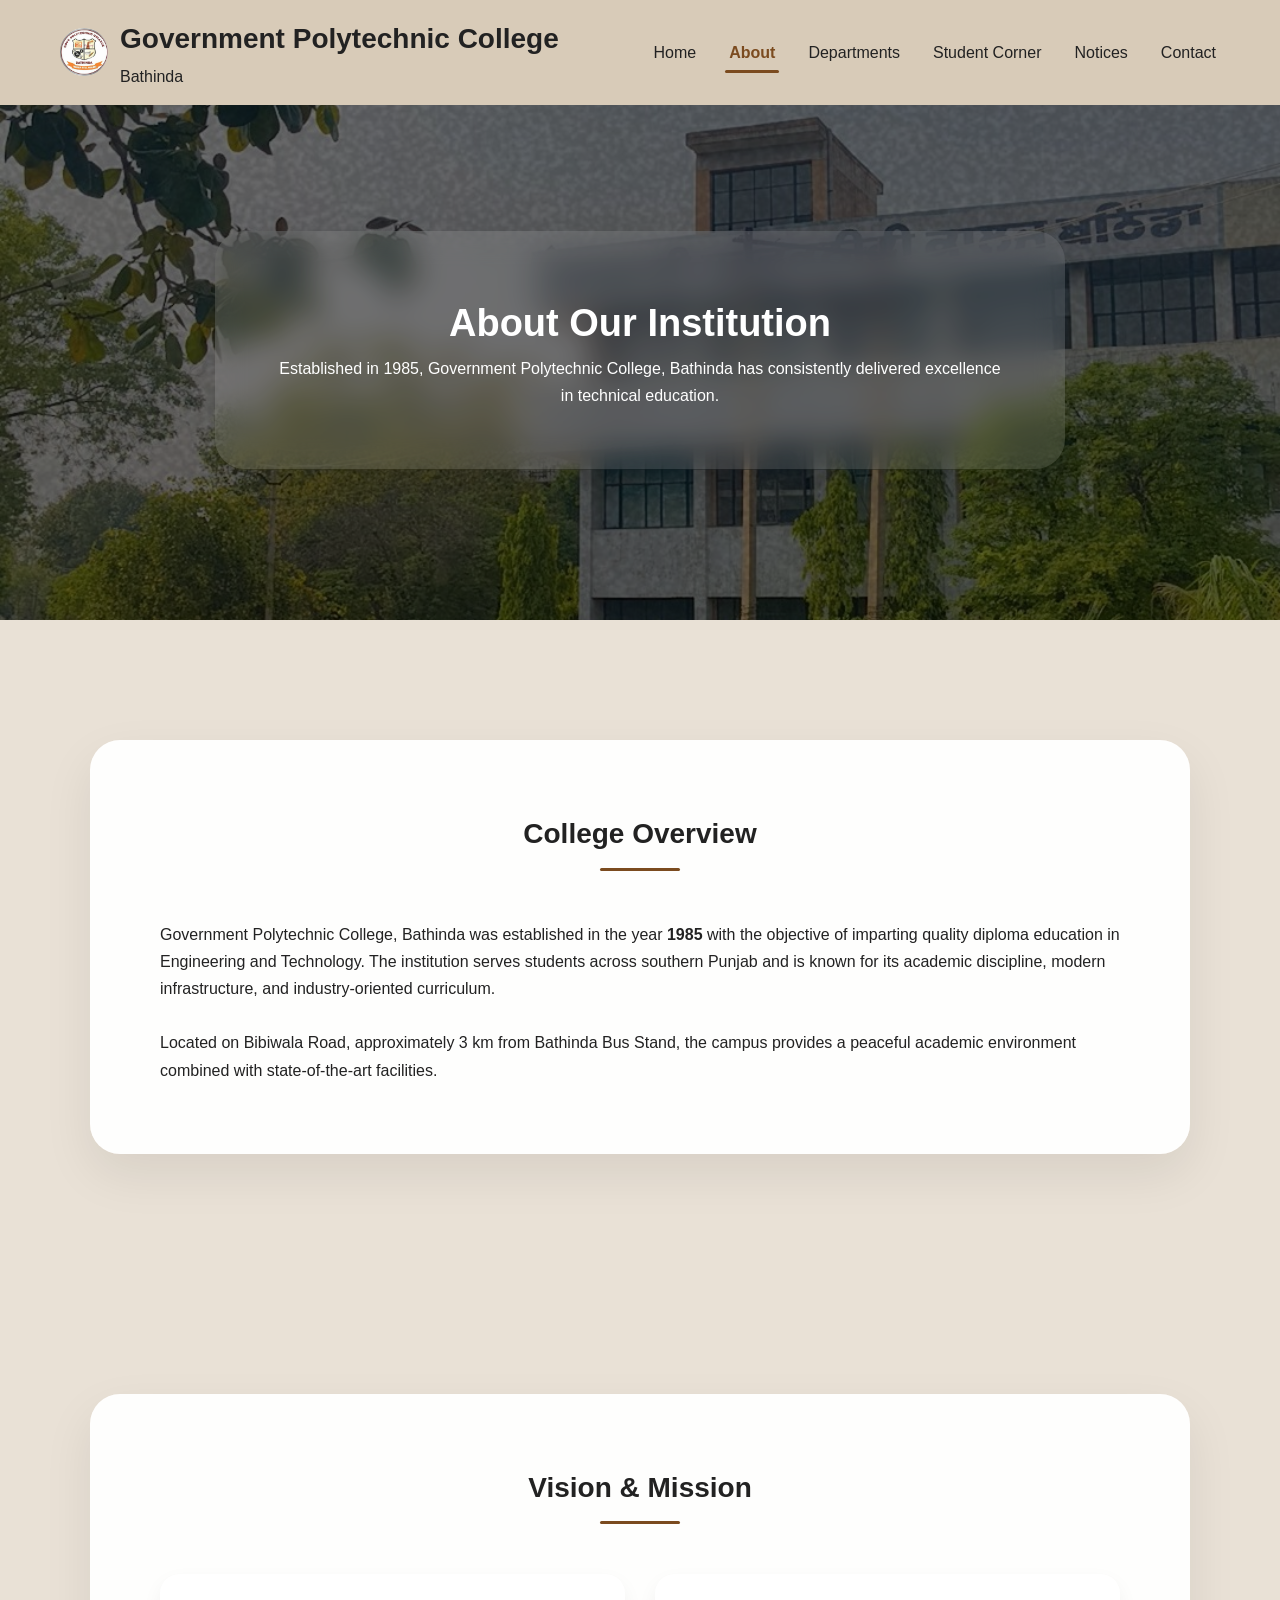
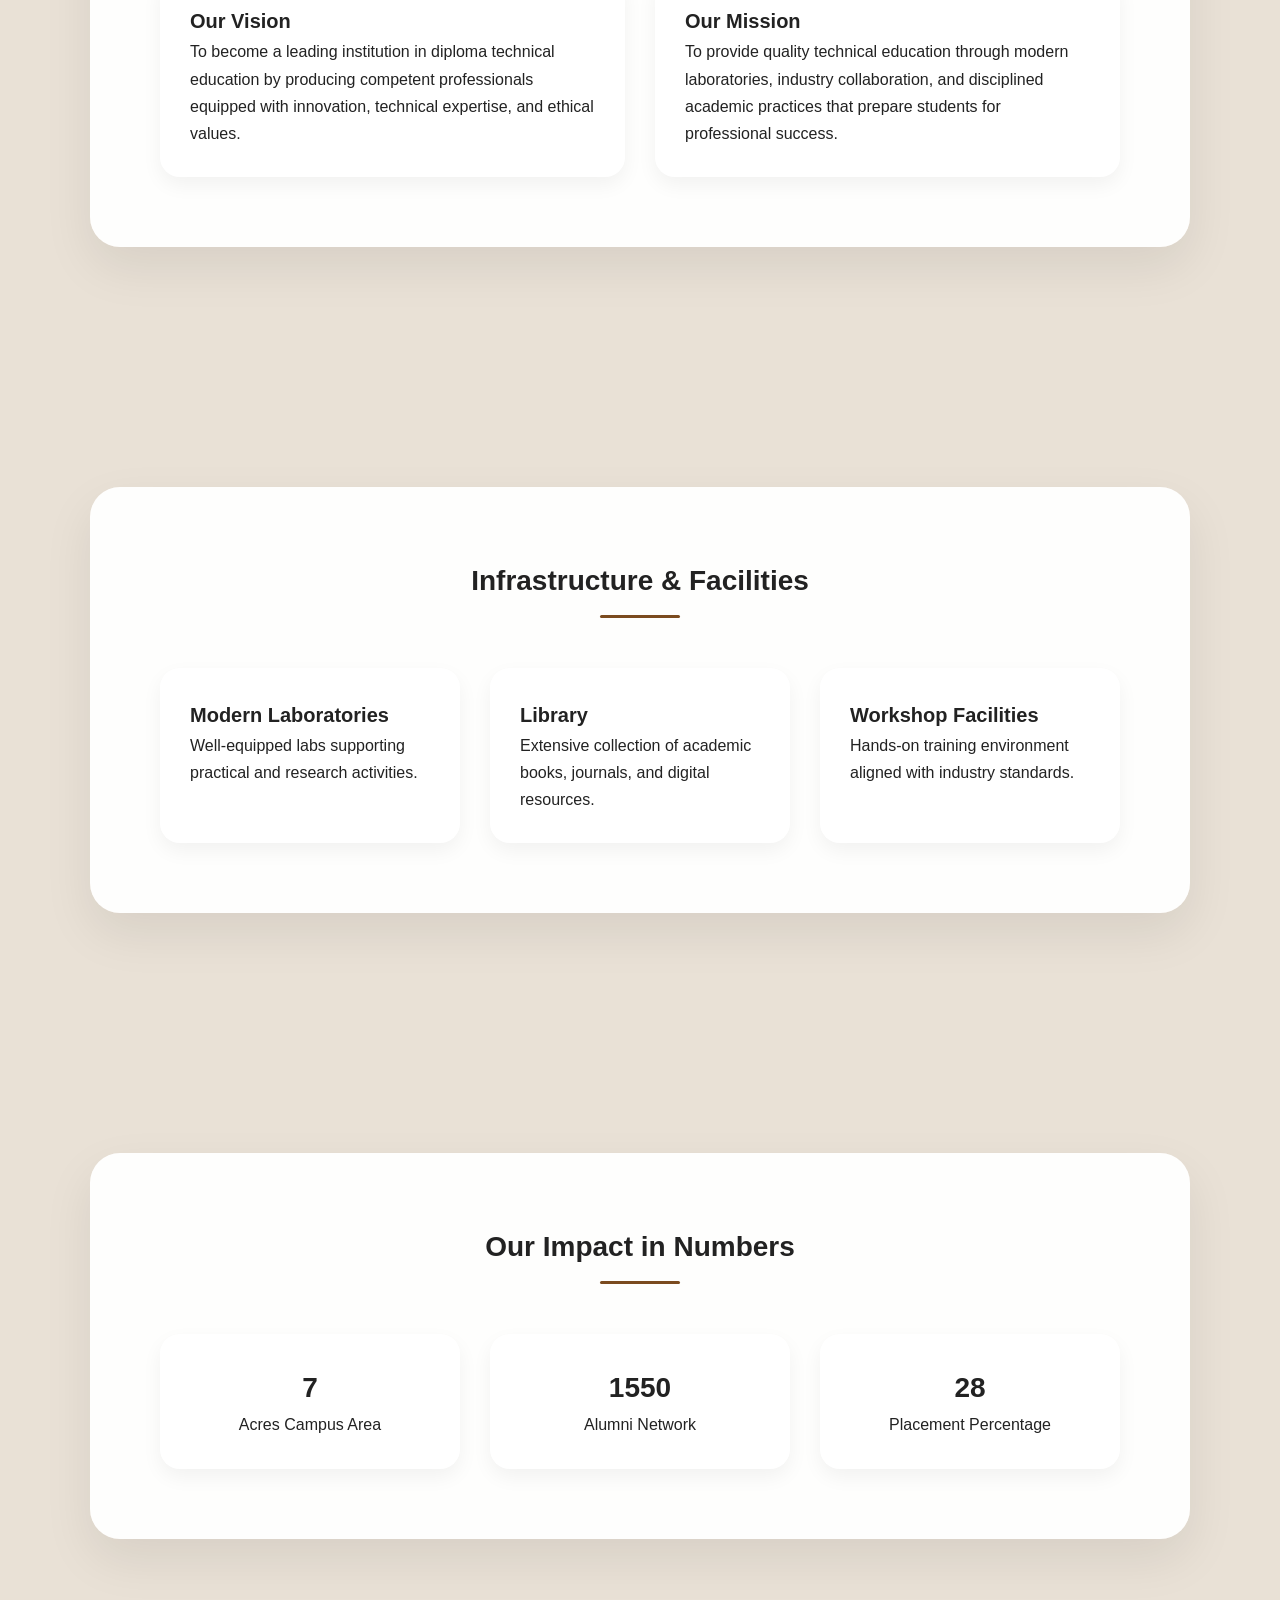
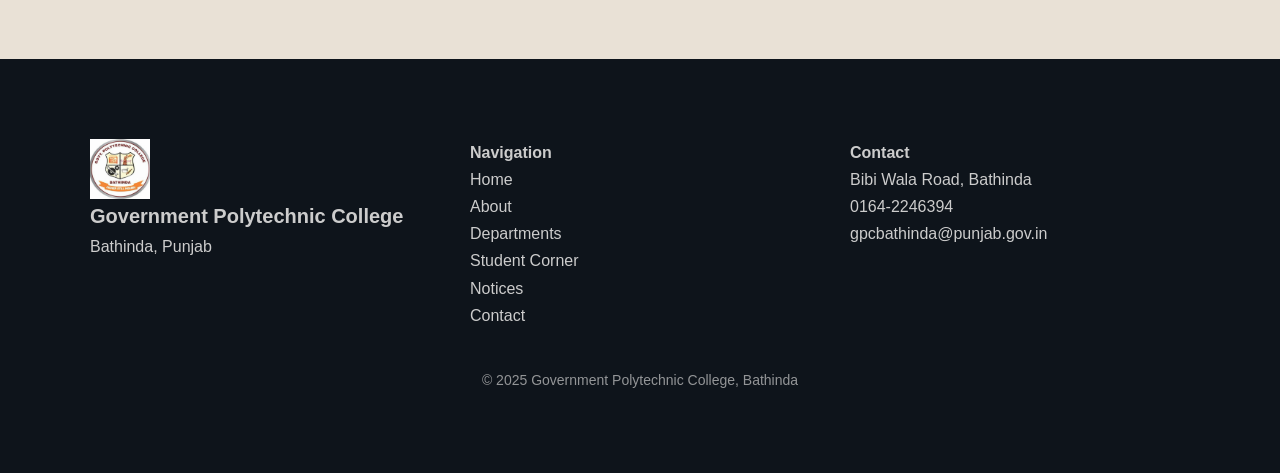
==== about.html @ 50c2f393 "Create about.html" ====
<!DOCTYPE html>
<html lang="en">
<head>
    <meta charset="UTF-8">
    <title>About - Government Polytechnic College, Bathinda</title>
    <meta name="viewport" content="width=device-width, initial-scale=1.0">

    <link rel="stylesheet" href="style.css">
</head>
<body>

<!-- ================= HEADER ================= -->

<header>
    <div class="logo">
        <img src="Images/logo.jpeg" alt="Logo">
        <div>
            <h2>Government Polytechnic College</h2>
            <p>Bathinda</p>
        </div>
    </div>

    <ul id="menu">
        <li><a href="index.html" class="nav-link">Home</a></li>
        <li><a href="about.html" class="nav-link active">About</a></li>
        <li><a href="departments.html" class="nav-link">Departments</a></li>
        <li><a href="student.html" class="nav-link">Student Corner</a></li>
        <li><a href="notices.html" class="nav-link">Notices</a></li>
        <li><a href="contact.html" class="nav-link">Contact</a></li>
    </ul>

    <div class="menu-btn" id="menuBtn">
        <span></span>
        <span></span>
        <span></span>
    </div>
</header>

<!-- ================= HERO MINI ================= -->

<section class="hero" style="min-height:60vh;">
    <div class="hero-content">
        <h1>About Our Institution</h1>
        <p>
            Established in 1985, Government Polytechnic College, Bathinda
            has consistently delivered excellence in technical education.
        </p>
    </div>
</section>

<!-- ================= COLLEGE OVERVIEW ================= -->

<section>
    <div class="section-inner container-large">
        <div class="section-title">
            <h2>College Overview</h2>
        </div>

        <p>
            Government Polytechnic College, Bathinda was established in the year
            <strong>1985</strong> with the objective of imparting quality diploma
            education in Engineering and Technology. The institution serves students
            across southern Punjab and is known for its academic discipline,
            modern infrastructure, and industry-oriented curriculum.
        </p>

        <br>

        <p>
            Located on Bibiwala Road, approximately 3 km from Bathinda Bus Stand,
            the campus provides a peaceful academic environment combined with
            state-of-the-art facilities.
        </p>
    </div>
</section>

<!-- ================= VISION & MISSION ================= -->

<section class="section-light">
    <div class="section-inner container-large">
        <div class="section-title">
            <h2>Vision & Mission</h2>
        </div>

        <div class="grid-2">
            <div class="card">
                <h3>Our Vision</h3>
                <p>
                    To become a leading institution in diploma technical education
                    by producing competent professionals equipped with innovation,
                    technical expertise, and ethical values.
                </p>
            </div>

            <div class="card">
                <h3>Our Mission</h3>
                <p>
                    To provide quality technical education through modern
                    laboratories, industry collaboration, and disciplined academic
                    practices that prepare students for professional success.
                </p>
            </div>
        </div>
    </div>
</section>

<!-- ================= INFRASTRUCTURE ================= -->

<section>
    <div class="section-inner container-large">
        <div class="section-title">
            <h2>Infrastructure & Facilities</h2>
        </div>

        <div class="grid-3">
            <div class="card">
                <h3>Modern Laboratories</h3>
                <p>Well-equipped labs supporting practical and research activities.</p>
            </div>

            <div class="card">
                <h3>Library</h3>
                <p>Extensive collection of academic books, journals, and digital resources.</p>
            </div>

            <div class="card">
                <h3>Workshop Facilities</h3>
                <p>Hands-on training environment aligned with industry standards.</p>
            </div>
        </div>
    </div>
</section>

<!-- ================= COLLEGE STATISTICS ================= -->

<section class="section-dark">
    <div class="section-inner container-large">
        <div class="section-title">
            <h2>Our Impact in Numbers</h2>
        </div>

        <div class="grid-3" style="text-align:center;">
            <div class="card">
                <h2 class="counter" data-target="22">0</h2>
                <p>Acres Campus Area</p>
            </div>

            <div class="card">
                <h2 class="counter" data-target="5000">0</h2>
                <p>Alumni Network</p>
            </div>

            <div class="card">
                <h2 class="counter" data-target="90">0</h2>
                <p>Placement Percentage</p>
            </div>
        </div>
    </div>
</section>

<!-- ================= FOOTER ================= -->

<footer class="site-footer">
    <div class="footer-grid">
        <div>
            <img src="Images/logo.jpeg" width="60">
            <h3>Government Polytechnic College</h3>
            <p>Bathinda, Punjab</p>
        </div>

        <div>
            <h4>Navigation</h4>
            <p>
                <a href="index.html">Home</a><br>
                <a href="about.html">About</a><br>
                <a href="departments.html">Departments</a><br>
                <a href="student.html">Student Corner</a><br>
                <a href="notices.html">Notices</a><br>
                <a href="contact.html">Contact</a>
            </p>
        </div>

        <div>
            <h4>Contact</h4>
            <p>
                Bibi Wala Road, Bathinda<br>
                0164-2246394<br>
                gpcbathinda@punjab.gov.in
            </p>
        </div>
    </div>

    <div class="footer-bottom">
        © 2025 Government Polytechnic College, Bathinda
    </div>
</footer>

<script src="script.js"></script>
</body>
</html>
---- style.css ----
/* =======================================================================
   MASTER STYLESHEET
   Government Polytechnic College
   Complete System (All Pages + Automations + Embeds)
======================================================================= */


/* ========================= ROOT VARIABLES ========================== */

:root {
    --bg-main: #e9e1d6;
    --bg-header: #d8cbb8;
    --bg-card: rgba(255,255,255,0.95);

    --accent: #7b4b1f;
    --accent-soft: #f2e7da;
    --accent-dark: #5a3414;

    --text-dark: #222;
    --text-light: #666;
    --text-muted: #888;

    --success: #2e7d32;
    --danger: #c62828;
    --warning: #ed6c02;
    --info: #0288d1;

    --shadow-soft: 0 8px 20px rgba(0,0,0,0.05);
    --shadow-medium: 0 20px 50px rgba(0,0,0,0.08);
    --shadow-strong: 0 30px 80px rgba(0,0,0,0.12);

    --radius-sm: 8px;
    --radius-md: 20px;
    --radius-lg: 30px;

    --transition: 0.3s ease;
}


/* ========================= GLOBAL RESET ========================== */

* {
    margin: 0;
    padding: 0;
    box-sizing: border-box;
}

html {
    scroll-behavior: smooth;
}

body {
    font-family: 'Segoe UI', sans-serif;
    background: var(--bg-main);
    color: var(--text-dark);
    line-height: 1.7;
    overflow-x: hidden;
}

img {
    max-width: 100%;
    display: block;
}

a {
    text-decoration: none;
    color: inherit;
    transition: var(--transition);
}

ul {
    list-style: none;
}


/* ========================= TYPOGRAPHY ========================== */

h1 { font-size: 38px; }
h2 { font-size: 28px; }
h3 { font-size: 20px; }
h4 { font-size: 16px; }

.section-title {
    text-align: center;
    margin-bottom: 50px;
    position: relative;
}

.section-title::after {
    content: "";
    width: 80px;
    height: 3px;
    background: var(--accent);
    display: block;
    margin: 10px auto 0;
    border-radius: 10px;
}


/* ========================= HEADER ========================== */

header {
    position: fixed;
    top: 0;
    width: 100%;
    background: var(--bg-header);
    display: flex;
    justify-content: space-between;
    align-items: center;
    padding: 15px 60px;
    z-index: 1000;
    transition: var(--transition);
}

header.scrolled {
    box-shadow: var(--shadow-soft);
    backdrop-filter: blur(8px);
}

.logo {
    display: flex;
    align-items: center;
    gap: 12px;
}

.logo img {
    width: 48px;
    border-radius: 50%;
}

/* ================= HAMBURGER ANIMATION ================= */

.menu-btn {
    display: none;
    flex-direction: column;
    justify-content: center;
    gap: 6px;
    cursor: pointer;
    width: 30px;
    height: 25px;
    position: relative;
    z-index: 1100;
}

.menu-btn span {
    height: 3px;
    width: 100%;
    background: var(--text-dark);
    border-radius: 3px;
    transition: 0.4s ease;
}

/* ACTIVE STATE (Cross Animation) */

.menu-btn.active span:nth-child(1) {
    transform: rotate(45deg) translate(6px, 6px);
}

.menu-btn.active span:nth-child(2) {
    opacity: 0;
}

.menu-btn.active span:nth-child(3) {
    transform: rotate(-45deg) translate(6px, -6px);
}

/* ========================= NAVIGATION ========================== */

#menu {
    display: flex;
    gap: 25px;
}

.nav-link {
    position: relative;
    padding: 6px 4px;
}

.nav-link:hover {
    color: var(--accent);
}

.nav-link.active {
    color: var(--accent);
    font-weight: 600;
}

.nav-link.active::after {
    content: "";
    position: absolute;
    bottom: -6px;
    left: 0;
    width: 100%;
    height: 3px;
    background: var(--accent);
    border-radius: 10px;
}


/* ========================= MOBILE MENU ========================== */

.menu-btn {
    display: none;
    flex-direction: column;
    gap: 5px;
    cursor: pointer;
}

.menu-btn span {
    width: 25px;
    height: 3px;
    background: var(--text-dark);
}


/* ========================= HERO ========================== */

.hero {
    margin-top: 80px;
    min-height: 85vh;
    background: url("Images/GPC1.jpg") center/cover no-repeat;
    display: flex;
    justify-content: center;
    align-items: center;
    position: relative;
}

.hero.small-hero {
    min-height: 55vh;
}

.hero::before {
    content: "";
    position: absolute;
    inset: 0;
    background: rgba(0,0,0,0.55);
}

.hero-content {
    position: relative;
    max-width: 850px;
    padding: 60px;
    border-radius: var(--radius-lg);
    background: rgba(255,255,255,0.12);
    backdrop-filter: blur(15px);
    color: white;
    text-align: center;
    box-shadow: var(--shadow-medium);
}


/* ========================= CONTAINERS ========================== */

section {
    padding: 120px 20px;
}

.container-large {
    max-width: 1100px;
    margin: auto;
    background: var(--bg-card);
    padding: 70px;
    border-radius: var(--radius-lg);
    box-shadow: var(--shadow-medium);
    transition: var(--transition);
}

.container-large:hover {
    box-shadow: var(--shadow-strong);
}


/* ========================= GRID SYSTEM ========================== */

.grid-2 {
    display: grid;
    grid-template-columns: repeat(2, 1fr);
    gap: 30px;
}

.grid-3 {
    display: grid;
    grid-template-columns: repeat(3, 1fr);
    gap: 30px;
}

.grid-4 {
    display: grid;
    grid-template-columns: repeat(4, 1fr);
    gap: 30px;
}


/* ========================= CARD SYSTEM ========================== */

.card {
    background: white;
    padding: 30px;
    border-radius: var(--radius-md);
    box-shadow: var(--shadow-soft);
    transition: var(--transition);
}

.card:hover {
    transform: translateY(-6px);
    box-shadow: var(--shadow-medium);
}


/* ========================= ABOUT PAGE ========================== */

.about-content p {
    margin-bottom: 20px;
    color: var(--text-light);
}


/* ========================= DEPARTMENTS ========================== */

.department-card h3 {
    margin-bottom: 10px;
}

.department-card ul {
    margin-top: 10px;
}

.department-card li {
    font-size: 14px;
    color: var(--text-light);
    margin-bottom: 5px;
}


/* ========================= STUDENT CORNER ========================== */

.student-module {
    border-left: 4px solid var(--accent);
    padding-left: 15px;
    margin-bottom: 20px;
}

.student-module h4 {
    margin-bottom: 8px;
}


/* ========================= NEWS ========================== */

.latest-news-container {
    max-height: 280px;
    overflow-y: auto;
}

.latest-news-list li {
    padding: 12px 0;
    border-bottom: 1px solid #ddd;
}

.news-badge {
    background: var(--accent);
    color: white;
    padding: 3px 8px;
    border-radius: 10px;
    font-size: 11px;
    margin-left: 6px;
}


/* ========================= NOTICES ========================== */

.notice-card {
    background: white;
    padding: 30px;
    border-radius: var(--radius-md);
    margin-bottom: 25px;
    box-shadow: var(--shadow-soft);
}

.notice-header {
    display: flex;
    align-items: center;
    gap: 10px;
    margin-bottom: 15px;
}

.notice-header img {
    width: 40px;
    height: 40px;
    border-radius: 50%;
}

.notice-category {
    font-size: 12px;
    color: var(--accent);
    font-weight: 600;
}

.notice-image {
    margin-top: 15px;
    border-radius: var(--radius-md);
}

.notice-buttons {
    margin-top: 15px;
}

.notice-buttons a {
    display: inline-block;
    margin-right: 10px;
}


/* ========================= FAQ ========================== */

.faq-item {
    margin-bottom: 15px;
}

.faq-question {
    width: 100%;
    padding: 12px;
    background: var(--accent-soft);
    border: none;
    cursor: pointer;
    border-radius: var(--radius-sm);
    text-align: left;
}

.faq-answer {
    display: none;
    padding: 10px;
    font-size: 14px;
    color: var(--text-light);
}

.faq-item.active .faq-answer {
    display: block;
}


/* ========================= FORMS ========================== */

.contact-form input,
.contact-form textarea {
    width: 100%;
    padding: 10px;
    margin-bottom: 15px;
    border-radius: var(--radius-sm);
    border: 1px solid #ccc;
}

.btn {
    padding: 10px 20px;
    border-radius: var(--radius-sm);
    border: none;
    cursor: pointer;
}

.btn-primary {
    background: var(--accent);
    color: white;
}

.btn-primary:hover {
    background: var(--accent-dark);
}


/* ========================= MAP & EMBEDS ========================== */

.map-container iframe,
.video-embed iframe {
    width: 100%;
    height: 350px;
    border-radius: var(--radius-md);
    border: none;
}


/* ========================= TIMELINE ========================== */

.timeline {
    border-left: 3px solid var(--accent);
    padding-left: 20px;
}

.timeline-item {
    margin-bottom: 25px;
    position: relative;
}

.timeline-item::before {
    content: "";
    width: 12px;
    height: 12px;
    background: var(--accent);
    position: absolute;
    left: -26px;
    top: 5px;
    border-radius: 50%;
}


/* ========================= FOOTER ========================== */

.site-footer {
    background: #0e141b;
    color: #ccc;
    padding: 80px 20px;
}

.footer-grid {
    display: grid;
    grid-template-columns: repeat(3, 1fr);
    gap: 40px;
    max-width: 1100px;
    margin: auto;
}

.footer-logo {
    width: 70px;
    border-radius: 50%;
}

.footer-bottom {
    text-align: center;
    margin-top: 40px;
    font-size: 14px;
    opacity: 0.7;
}


/* ========================= ANIMATIONS ========================== */

.fade-in {
    animation: fadeIn 1s ease forwards;
}

@keyframes fadeIn {
    from { opacity: 0; transform: translateY(40px); }
    to { opacity: 1; transform: translateY(0); }
}


/* ========================= RESPONSIVE ========================== */

@media (max-width: 900px) {

    header {
        padding: 15px 20px;
    }

    #menu {
        position: fixed;
        top: 0;
        right: -100%;
        height: 100vh;
        width: 260px;
        background: var(--bg-header);
        flex-direction: column;
        padding: 120px 30px;
        transition: 0.4s ease;
        box-shadow: var(--shadow-strong);
    }

    #menu.active {
        right: 0;
    }

    .menu-btn {
        display: flex;
    }

    .grid-2,
    .grid-3,
    .grid-4 {
        grid-template-columns: 1fr;
    }

    .principal-card {
        flex-direction: column;
        text-align: center;
    }

    .container-large {
        padding: 40px;
    }

    .footer-grid {
        grid-template-columns: 1fr;
        text-align: center;
    }
}
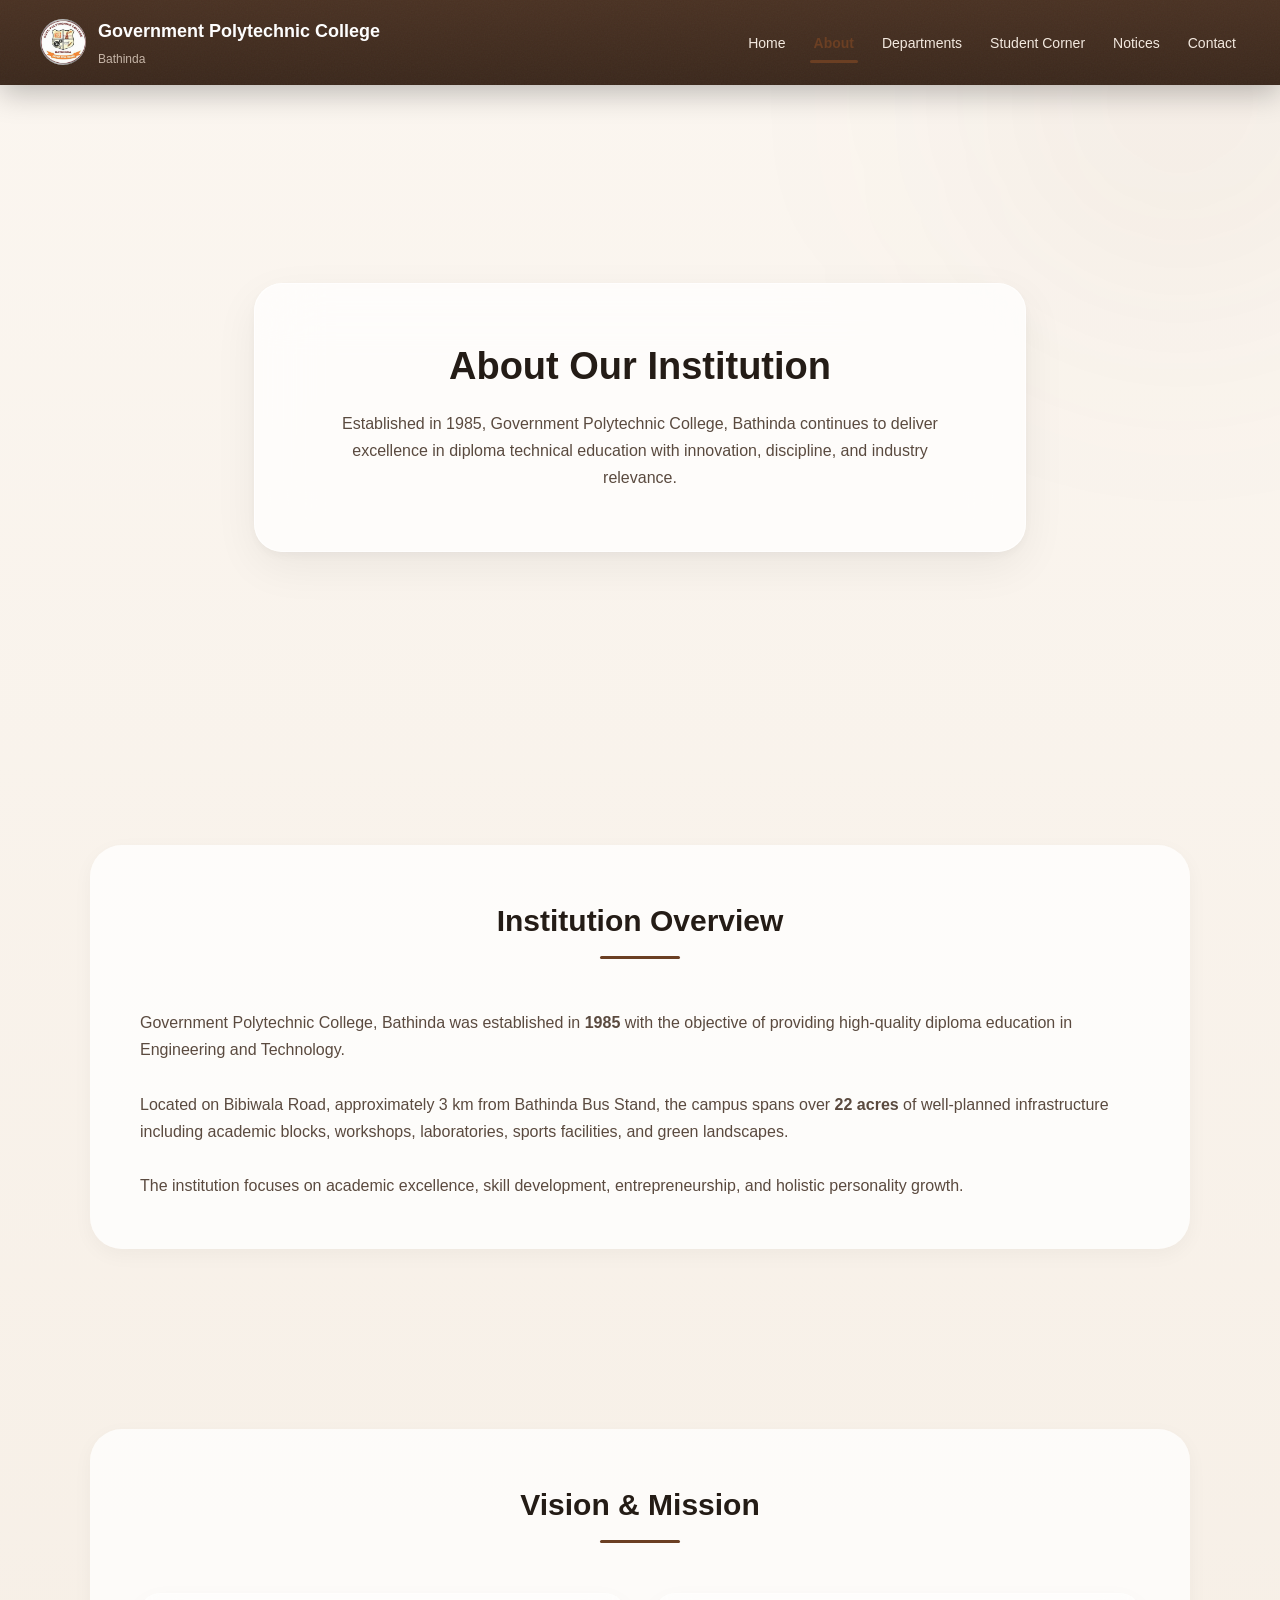
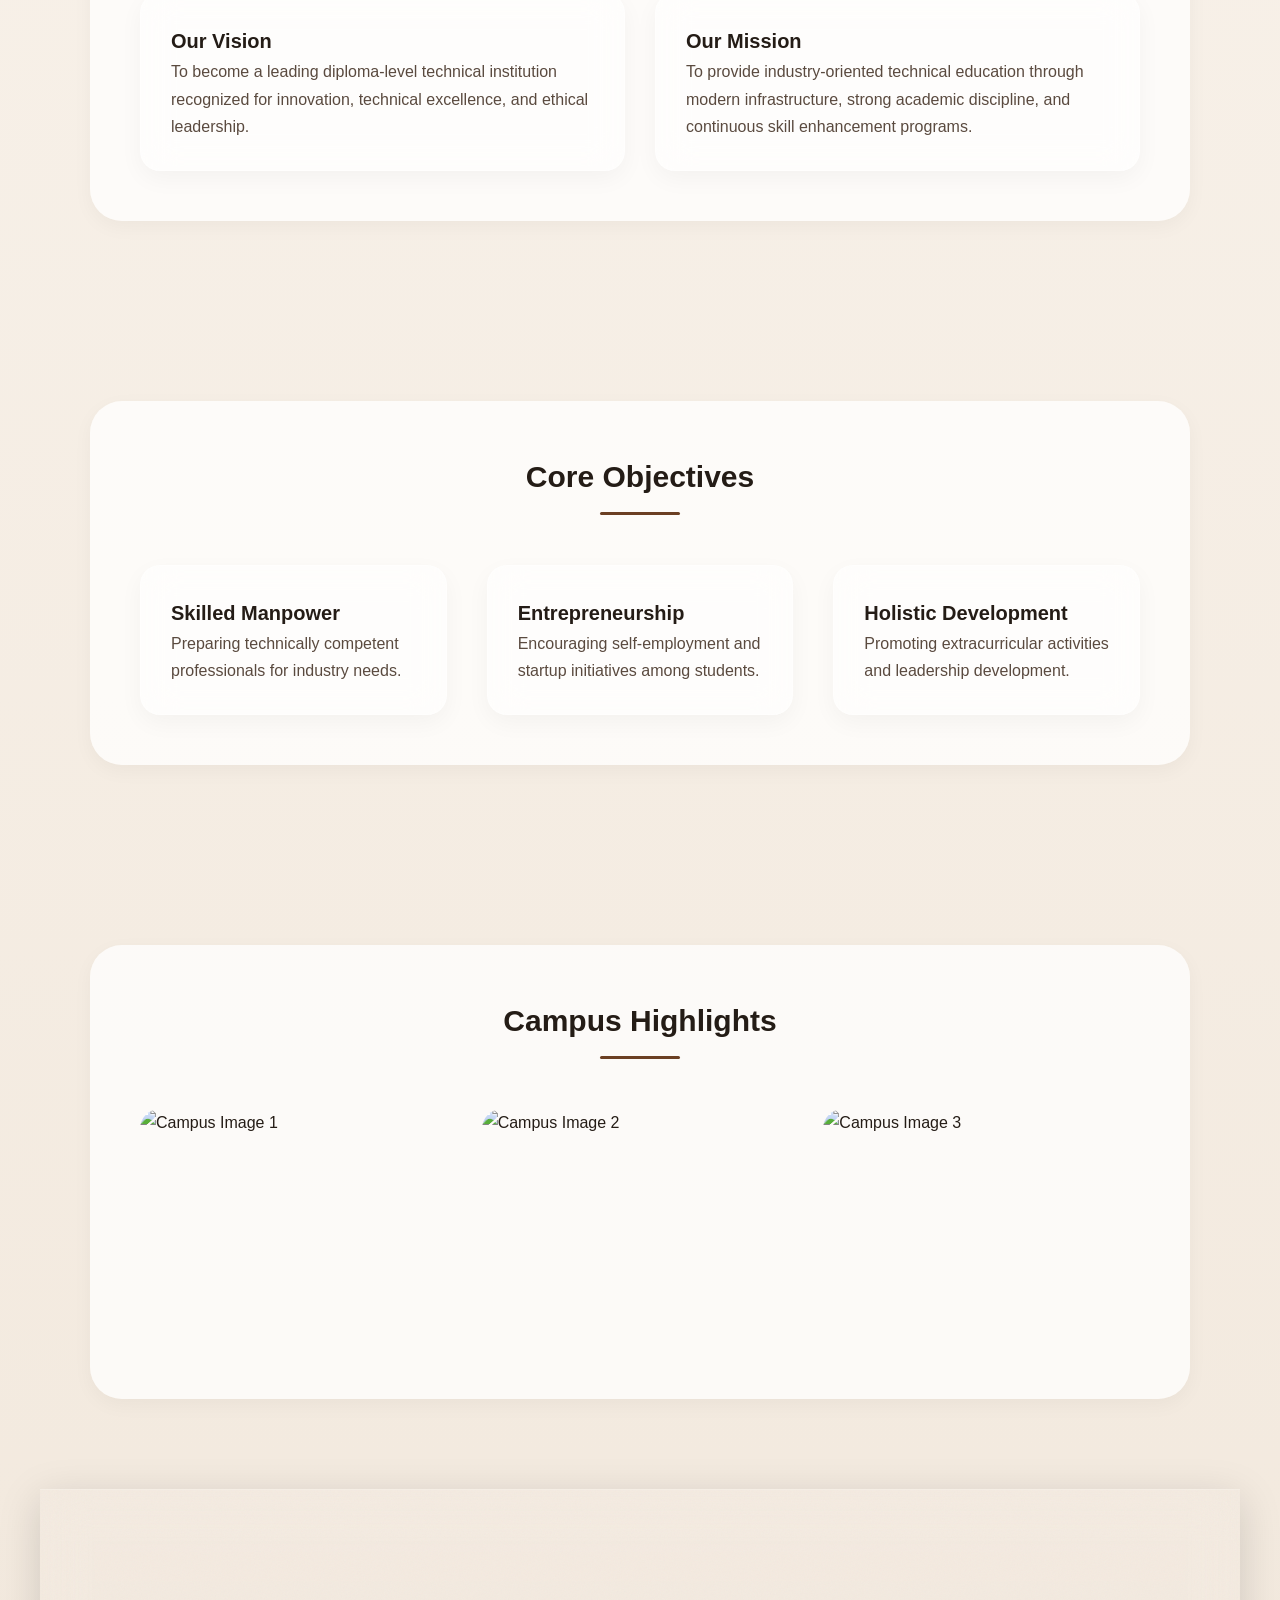
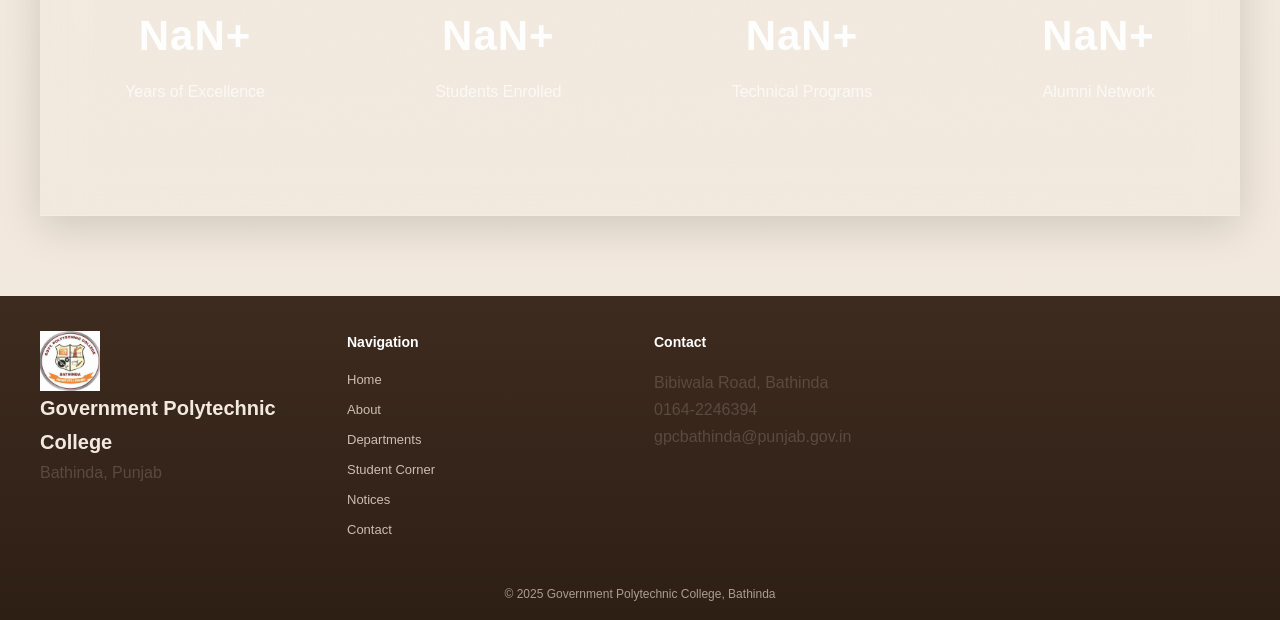
==== commit 541133ec: "Update about.html" ====
--- a/about.html
+++ b/about.html
@@ -4,7 +4,6 @@
     <meta charset="UTF-8">
     <title>About - Government Polytechnic College, Bathinda</title>
     <meta name="viewport" content="width=device-width, initial-scale=1.0">
-
     <link rel="stylesheet" href="style.css">
 </head>
 <body>
@@ -36,48 +35,55 @@
     </div>
 </header>
 
-<!-- ================= HERO MINI ================= -->
-
-<section class="hero" style="min-height:60vh;">
+<!-- ================= HERO (GLASS STYLE LIKE INDEX) ================= -->
+
+<section class="hero">
     <div class="hero-content">
         <h1>About Our Institution</h1>
         <p>
-            Established in 1985, Government Polytechnic College, Bathinda
-            has consistently delivered excellence in technical education.
-        </p>
-    </div>
-</section>
-
-<!-- ================= COLLEGE OVERVIEW ================= -->
-
-<section>
-    <div class="section-inner container-large">
-        <div class="section-title">
-            <h2>College Overview</h2>
-        </div>
-
-        <p>
-            Government Polytechnic College, Bathinda was established in the year
-            <strong>1985</strong> with the objective of imparting quality diploma
-            education in Engineering and Technology. The institution serves students
-            across southern Punjab and is known for its academic discipline,
-            modern infrastructure, and industry-oriented curriculum.
+            Established in 1985, Government Polytechnic College, Bathinda 
+            continues to deliver excellence in diploma technical education 
+            with innovation, discipline, and industry relevance.
+        </p>
+    </div>
+</section>
+
+<!-- ================= OVERVIEW ================= -->
+
+<section>
+    <div class="container-large">
+        <div class="section-title">
+            <h2>Institution Overview</h2>
+        </div>
+
+        <p>
+            Government Polytechnic College, Bathinda was established in 
+            <strong>1985</strong> with the objective of providing high-quality 
+            diploma education in Engineering and Technology.
         </p>
 
         <br>
 
         <p>
             Located on Bibiwala Road, approximately 3 km from Bathinda Bus Stand,
-            the campus provides a peaceful academic environment combined with
-            state-of-the-art facilities.
+            the campus spans over <strong>22 acres</strong> of well-planned 
+            infrastructure including academic blocks, workshops, laboratories,
+            sports facilities, and green landscapes.
+        </p>
+
+        <br>
+
+        <p>
+            The institution focuses on academic excellence, skill development,
+            entrepreneurship, and holistic personality growth.
         </p>
     </div>
 </section>
 
 <!-- ================= VISION & MISSION ================= -->
 
-<section class="section-light">
-    <div class="section-inner container-large">
+<section>
+    <div class="container-large">
         <div class="section-title">
             <h2>Vision & Mission</h2>
         </div>
@@ -86,82 +92,97 @@
             <div class="card">
                 <h3>Our Vision</h3>
                 <p>
-                    To become a leading institution in diploma technical education
-                    by producing competent professionals equipped with innovation,
-                    technical expertise, and ethical values.
+                    To become a leading diploma-level technical institution 
+                    recognized for innovation, technical excellence, and 
+                    ethical leadership.
                 </p>
             </div>
 
             <div class="card">
                 <h3>Our Mission</h3>
                 <p>
-                    To provide quality technical education through modern
-                    laboratories, industry collaboration, and disciplined academic
-                    practices that prepare students for professional success.
+                    To provide industry-oriented technical education through 
+                    modern infrastructure, strong academic discipline, and 
+                    continuous skill enhancement programs.
                 </p>
             </div>
         </div>
     </div>
 </section>
 
-<!-- ================= INFRASTRUCTURE ================= -->
-
-<section>
-    <div class="section-inner container-large">
-        <div class="section-title">
-            <h2>Infrastructure & Facilities</h2>
+<!-- ================= CORE VALUES ================= -->
+
+<section>
+    <div class="container-large">
+        <div class="section-title">
+            <h2>Core Objectives</h2>
         </div>
 
         <div class="grid-3">
             <div class="card">
-                <h3>Modern Laboratories</h3>
-                <p>Well-equipped labs supporting practical and research activities.</p>
-            </div>
-
-            <div class="card">
-                <h3>Library</h3>
-                <p>Extensive collection of academic books, journals, and digital resources.</p>
-            </div>
-
-            <div class="card">
-                <h3>Workshop Facilities</h3>
-                <p>Hands-on training environment aligned with industry standards.</p>
-            </div>
-        </div>
-    </div>
-</section>
-
-<!-- ================= COLLEGE STATISTICS ================= -->
-
-<section class="section-dark">
-    <div class="section-inner container-large">
-        <div class="section-title">
-            <h2>Our Impact in Numbers</h2>
-        </div>
-
-        <div class="grid-3" style="text-align:center;">
-            <div class="card">
-                <h2 class="counter" data-target="22">0</h2>
-                <p>Acres Campus Area</p>
-            </div>
-
-            <div class="card">
-                <h2 class="counter" data-target="5000">0</h2>
-                <p>Alumni Network</p>
-            </div>
-
-            <div class="card">
-                <h2 class="counter" data-target="90">0</h2>
-                <p>Placement Percentage</p>
-            </div>
-        </div>
+                <h3>Skilled Manpower</h3>
+                <p>Preparing technically competent professionals for industry needs.</p>
+            </div>
+
+            <div class="card">
+                <h3>Entrepreneurship</h3>
+                <p>Encouraging self-employment and startup initiatives among students.</p>
+            </div>
+
+            <div class="card">
+                <h3>Holistic Development</h3>
+                <p>Promoting extracurricular activities and leadership development.</p>
+            </div>
+        </div>
+    </div>
+</section>
+
+<!-- ================= CAMPUS HIGHLIGHTS ================= -->
+
+<section>
+    <div class="container-large">
+        <div class="section-title">
+            <h2>Campus Highlights</h2>
+        </div>
+
+        <div class="gallery-grid">
+            <img src="Images/campus1.jpg" alt="Campus Image 1">
+            <img src="Images/campus2.jpg" alt="Campus Image 2">
+            <img src="Images/campus3.jpg" alt="Campus Image 3">
+        </div>
+    </div>
+</section>
+
+<!-- ================= STATISTICS STRIP (MATCH INDEX STYLE) ================= -->
+
+<section class="stats-strip">
+    <div>
+        <div class="stat-number">38+</div>
+        <p>Years of Excellence</p>
+    </div>
+
+    <div>
+        <div class="stat-number">1200+</div>
+        <p>Students Enrolled</p>
+    </div>
+
+    <div>
+        <div class="stat-number">15+</div>
+        <p>Technical Programs</p>
+    </div>
+
+    <div>
+        <div class="stat-number">5000+</div>
+        <p>Alumni Network</p>
     </div>
 </section>
 
 <!-- ================= FOOTER ================= -->
 
 <footer class="site-footer">
+
     <div class="footer-grid">
+
         <div>
             <img src="Images/logo.jpeg" width="60">
             <h3>Government Polytechnic College</h3>
@@ -170,29 +191,29 @@
 
         <div>
             <h4>Navigation</h4>
-            <p>
-                <a href="index.html">Home</a><br>
-                <a href="about.html">About</a><br>
-                <a href="departments.html">Departments</a><br>
-                <a href="student.html">Student Corner</a><br>
-                <a href="notices.html">Notices</a><br>
-                <a href="contact.html">Contact</a>
-            </p>
+            <a href="index.html">Home</a>
+            <a href="about.html">About</a>
+            <a href="departments.html">Departments</a>
+            <a href="student.html">Student Corner</a>
+            <a href="notices.html">Notices</a>
+            <a href="contact.html">Contact</a>
         </div>
 
         <div>
             <h4>Contact</h4>
             <p>
-                Bibi Wala Road, Bathinda<br>
+                Bibiwala Road, Bathinda<br>
                 0164-2246394<br>
                 gpcbathinda@punjab.gov.in
             </p>
         </div>
+
     </div>
 
     <div class="footer-bottom">
         © 2025 Government Polytechnic College, Bathinda
     </div>
+
 </footer>
 
 <script src="script.js"></script>
--- a/style.css
+++ b/style.css
@@ -1,41 +1,33 @@
-/* =======================================================================
-   MASTER STYLESHEET
-   Government Polytechnic College
-   Complete System (All Pages + Automations + Embeds)
-======================================================================= */
-
-
-/* ========================= ROOT VARIABLES ========================== */
-
 :root {
-    --bg-main: #e9e1d6;
-    --bg-header: #d8cbb8;
-    --bg-card: rgba(255,255,255,0.95);
-
-    --accent: #7b4b1f;
-    --accent-soft: #f2e7da;
-    --accent-dark: #5a3414;
-
-    --text-dark: #222;
-    --text-light: #666;
-    --text-muted: #888;
-
-    --success: #2e7d32;
-    --danger: #c62828;
-    --warning: #ed6c02;
-    --info: #0288d1;
-
-    --shadow-soft: 0 8px 20px rgba(0,0,0,0.05);
-    --shadow-medium: 0 20px 50px rgba(0,0,0,0.08);
-    --shadow-strong: 0 30px 80px rgba(0,0,0,0.12);
-
-    --radius-sm: 8px;
+
+    /* ===== BACKGROUNDS (More Depth & Contrast) ===== */
+    --bg-main: #f8f3ec;
+    --bg-header: rgba(255, 252, 248, 0.92);
+    --bg-card: rgba(255, 255, 255, 0.85);
+
+    /* ===== PREMIUM ACADEMIC BROWN (Refined & Richer) ===== */
+    --accent: #6b3f23;          /* deeper & more premium */
+    --accent-soft: #efe0d2;     /* warm soft cream */
+    --accent-dark: #4b2c18;     /* strong institutional */
+
+    /* ===== TEXT SYSTEM (Stronger Contrast) ===== */
+    --text-dark: #241c16;
+    --text-light: #5a4a3f;
+    --text-muted: #9c8e82;
+
+    /* ===== SHADOW SYSTEM (More Elegant Depth) ===== */
+    --shadow-soft: 0 10px 25px rgba(107,63,35,0.08);
+    --shadow-medium: 0 25px 60px rgba(107,63,35,0.12);
+    --shadow-strong: 0 40px 90px rgba(107,63,35,0.18);
+
+    /* ===== RADIUS ===== */
+    --radius-sm: 12px;
     --radius-md: 20px;
-    --radius-lg: 30px;
-
+    --radius-lg: 32px;
+
+    /* ===== TRANSITION ===== */
     --transition: 0.3s ease;
 }
-
 
 /* ========================= GLOBAL RESET ========================== */
 
@@ -51,7 +43,11 @@
 
 body {
     font-family: 'Segoe UI', sans-serif;
-    background: var(--bg-main);
+    background: linear-gradient(
+        180deg,
+        #fbf6f0 0%,
+        #f1e7db 100%
+    );
     color: var(--text-dark);
     line-height: 1.7;
     overflow-x: hidden;
@@ -72,11 +68,25 @@
     list-style: none;
 }
 
+html, body {
+    max-width: 100%;
+    overflow-x: hidden;
+}
+
 
 /* ========================= TYPOGRAPHY ========================== */
 
-h1 { font-size: 38px; }
-h2 { font-size: 28px; }
+h1 { 
+    font-size: 38px;
+    line-height: 1.2;
+}
+p {
+    color: var(--text-light);
+}
+h2 { 
+    font-size: 30px;
+    font-weight: 600;
+}
 h3 { font-size: 20px; }
 h4 { font-size: 16px; }
 
@@ -98,36 +108,234 @@
 
 
 /* ========================= HEADER ========================== */
+/* ================= PREMIUM SHADED INSTITUTIONAL HEADER ================= */
+
+/* ================= REFINED PREMIUM HEADER ================= */
 
 header {
     position: fixed;
     top: 0;
     width: 100%;
-    background: var(--bg-header);
+    z-index: 1000;
+
     display: flex;
     justify-content: space-between;
     align-items: center;
-    padding: 15px 60px;
-    z-index: 1000;
-    transition: var(--transition);
-}
-
+
+    padding: 16px 40px;
+
+    /* Lighter premium shade */
+    background: linear-gradient(
+        180deg,
+        #4a3223 0%,
+        #3b281c 100%
+    );
+
+    color: #f3e9df;
+
+    box-shadow: 0 8px 30px rgba(0,0,0,0.25);
+
+    transition: 0.3s ease;
+}
+
+/* Subtle texture */
+header::before {
+    content: "";
+    position: absolute;
+    inset: 0;
+    opacity: 0.04;
+    pointer-events: none;
+    background-image: url("data:image/svg+xml;utf8,\
+<svg xmlns='http://www.w3.org/2000/svg' width='100%' height='100%'>\
+<filter id='noise'>\
+<feTurbulence type='fractalNoise' baseFrequency='0.7' numOctaves='2' stitchTiles='stitch'/>\
+</filter>\
+<rect width='100%' height='100%' filter='url(%23noise)'/>\
+</svg>");
+}
+
+/* Scroll refinement */
 header.scrolled {
-    box-shadow: var(--shadow-soft);
-    backdrop-filter: blur(8px);
-}
+    box-shadow: 0 12px 40px rgba(0,0,0,0.35);
+}
+
+/* ================= LOGO ================= */
 
 .logo {
     display: flex;
     align-items: center;
     gap: 12px;
+    flex: 0 0 auto;
 }
 
 .logo img {
-    width: 48px;
+    width: 46px;
+    height: 46px;
     border-radius: 50%;
 }
 
+.logo h2 {
+    font-size: 18px;
+    font-weight: 600;
+    color: #ffffff;
+    white-space: nowrap;
+}
+
+.logo p {
+    font-size: 12px;
+    color: rgba(255,240,225,0.7);
+    margin-top: 2px;
+}
+
+/* ================= NAVIGATION ================= */
+
+#menu {
+    display: flex;
+    gap: 20px;              /* reduced spacing */
+    align-items: center;
+    flex: 0 0 auto;
+}
+
+#menu li {
+    white-space: nowrap;
+}
+
+.nav-link {
+    font-size: 14px;        /* slightly smaller for balance */
+    font-weight: 500;
+    color: #f3e9df;
+    position: relative;
+    padding: 6px 0;
+    transition: 0.3s ease;
+}
+
+.nav-link:hover {
+    color: #e0b377;
+}
+
+/* Premium underline */
+.nav-link::after {
+    content: "";
+    position: absolute;
+    bottom: -6px;
+    left: 0;
+    width: 0%;
+    height: 2px;
+    background: #e0b377;
+    border-radius: 2px;
+    transition: 0.3s ease;
+}
+
+.nav-link.active::after,
+.nav-link:hover::after {
+    width: 100%;
+}
+
+/* ================= MOBILE ================= */
+
+@media (max-width: 900px) {
+    header {
+        padding: 14px 20px;
+    }
+}
+
+
+/* ================= PREMIUM GLASS MOBILE MENU ================= */
+
+@media (max-width: 900px) {
+
+    .menu-btn {
+        display: flex;
+    }
+
+    #menu {
+    position: fixed;
+    top: 0;
+    right: -100%;
+    width: 60%;
+    max-width: 240px;
+    height: 100vh;
+
+    display: flex;
+    flex-direction: column;
+    align-items: flex-start;
+    justify-content: flex-start;
+
+    padding: 90px 30px 30px 30px;
+    gap: 18px;
+
+    background: rgba(255, 255, 255, 0.18);
+    backdrop-filter: blur(32px) saturate(180%);
+    -webkit-backdrop-filter: blur(32px) saturate(180%);
+
+    border-left: 1px solid rgba(255,255,255,0.35);
+    box-shadow: -25px 0 60px rgba(0,0,0,0.25);
+
+    transition: right 0.45s cubic-bezier(0.77, 0, 0.175, 1);
+    z-index: 1200;
+}
+
+    #menu.active {
+        right: 0;
+    }
+   
+   #menu li,
+   #menu a {
+    pointer-events: auto;
+}
+
+    .nav-link {
+    font-size: 17px;          /* smaller text */
+    font-weight: 500;
+    text-align: left;
+    width: 100%;
+    position: relative;
+    padding: 6px 0;
+}
+
+    .nav-link.active {
+        color: var(--accent);
+        font-weight: 600;
+    }
+
+    .nav-link.active::after {
+        content: "";
+        position: absolute;
+        left: 0;
+        bottom: -8px;
+        width: 40px;
+        height: 3px;
+        background: var(--accent);
+        border-radius: 3px;
+    }
+}
+
+/* Overlay */
+
+.menu-overlay {
+    position: fixed;
+    inset: 0;
+    background: rgba(0,0,0,0.45); /* just darken */
+    opacity: 0;
+    pointer-events: none;
+    transition: 0.4s ease;
+    z-index: 900;
+}
+
+.menu-overlay.active {
+    opacity: 1;
+    pointer-events: auto;
+}
+
+/* Prevent background scroll */
+body.menu-open {
+    overflow: hidden;
+}
+
+body.menu-open .page-content {
+    filter: blur(8px);
+    transition: 0.4s ease;
+}
 /* ================= HAMBURGER ANIMATION ================= */
 
 .menu-btn {
@@ -136,10 +344,9 @@
     justify-content: center;
     gap: 6px;
     cursor: pointer;
-    width: 30px;
-    height: 25px;
-    position: relative;
-    z-index: 1100;
+    width: 28px;
+    height: 24px;
+    z-index: 1500;
 }
 
 .menu-btn span {
@@ -150,10 +357,9 @@
     transition: 0.4s ease;
 }
 
-/* ACTIVE STATE (Cross Animation) */
-
+/* Cross Animation */
 .menu-btn.active span:nth-child(1) {
-    transform: rotate(45deg) translate(6px, 6px);
+    transform: rotate(45deg) translate(5px, 5px);
 }
 
 .menu-btn.active span:nth-child(2) {
@@ -163,13 +369,7 @@
 .menu-btn.active span:nth-child(3) {
     transform: rotate(-45deg) translate(6px, -6px);
 }
-
 /* ========================= NAVIGATION ========================== */
-
-#menu {
-    display: flex;
-    gap: 25px;
-}
 
 .nav-link {
     position: relative;
@@ -197,76 +397,91 @@
 }
 
 
-/* ========================= MOBILE MENU ========================== */
-
-.menu-btn {
-    display: none;
-    flex-direction: column;
-    gap: 5px;
-    cursor: pointer;
-}
-
-.menu-btn span {
-    width: 25px;
-    height: 3px;
-    background: var(--text-dark);
-}
-
-
-/* ========================= HERO ========================== */
+/* ================= HERO (NO IMAGE VERSION) ================ */
 
 .hero {
     margin-top: 80px;
-    min-height: 85vh;
-    background: url("Images/GPC1.jpg") center/cover no-repeat;
+    min-height: 75vh;
     display: flex;
+    width: 100%;
+    overflow: hidden;
+    align-items: center;
     justify-content: center;
-    align-items: center;
-    position: relative;
-}
-
-.hero.small-hero {
-    min-height: 55vh;
+    padding: 60px 20px;
+
+    /* Elegant gradient instead of image */
+    background: transparent;
 }
 
 .hero::before {
-    content: "";
-    position: absolute;
-    inset: 0;
-    background: rgba(0,0,0,0.55);
+    display: none; /* remove dark overlay */
 }
 
 .hero-content {
-    position: relative;
     max-width: 850px;
     padding: 60px;
-    border-radius: var(--radius-lg);
-    background: rgba(255,255,255,0.12);
-    backdrop-filter: blur(15px);
-    color: white;
+    border-radius: 28px;
+
+    background: rgba(255,255,255,0.72);
+    backdrop-filter: blur(30px);
+    -webkit-backdrop-filter: blur(30px);
+
+    border: 1px solid rgba(255,255,255,0.65);
+
+    box-shadow:
+        0 15px 45px rgba(0,0,0,0.06),
+        0 4px 12px rgba(0,0,0,0.04);
+
     text-align: center;
-    box-shadow: var(--shadow-medium);
+    animation: fadeUp 0.8s ease forwards;
+}
+.hero-content h1 {
+    font-size: 38px;
+    margin-bottom: 20px;
+    color: var(--text-dark);
+}
+
+.hero-content p {
+    font-size: 16px;
+    color: var(--text-light);
+    max-width: 650px;
+    margin: auto;
+}
+
+/* Mobile */
+@media (max-width: 768px) {
+
+    .hero {
+        min-height: 60vh;
+        padding: 40px 15px;
+    }
+
+    .hero-content {
+        padding: 35px;
+    }
+
+    .hero-content h1 {
+        font-size: 26px;
+    }
 }
 
 
 /* ========================= CONTAINERS ========================== */
 
 section {
-    padding: 120px 20px;
+    padding: 90px 20px;
+    width: 100%;
+    max-width: 1200px;
+    margin: 0 auto;
 }
 
 .container-large {
     max-width: 1100px;
     margin: auto;
-    background: var(--bg-card);
-    padding: 70px;
+    background: rgba(255,255,255,0.75);
+    padding: 50px;
     border-radius: var(--radius-lg);
-    box-shadow: var(--shadow-medium);
-    transition: var(--transition);
-}
-
-.container-large:hover {
-    box-shadow: var(--shadow-strong);
+    box-shadow: 0 6px 20px rgba(0,0,0,0.04);
 }
 
 
@@ -281,31 +496,61 @@
 .grid-3 {
     display: grid;
     grid-template-columns: repeat(3, 1fr);
-    gap: 30px;
+    gap: 40px;
 }
 
 .grid-4 {
     display: grid;
     grid-template-columns: repeat(4, 1fr);
-    gap: 30px;
+    gap: 35px;
 }
 
 
 /* ========================= CARD SYSTEM ========================== */
 
 .card {
-    background: white;
+    background: rgba(255,255,255,0.55);
+    backdrop-filter: blur(18px);
+    -webkit-backdrop-filter: blur(18px);
     padding: 30px;
     border-radius: var(--radius-md);
-    box-shadow: var(--shadow-soft);
-    transition: var(--transition);
+    border: 1px solid rgba(255,255,255,0.3);
+    box-shadow: 0 8px 25px rgba(0,0,0,0.04);
+    transition: 0.4s ease;
 }
 
 .card:hover {
-    transform: translateY(-6px);
-    box-shadow: var(--shadow-medium);
-}
-
+    transform: translateY(-4px);
+    box-shadow: 0 12px 25px rgba(0,0,0,0.06);
+}
+
+.gallery-grid {
+    display: grid;
+    grid-template-columns: repeat(3, 1fr);
+    gap: 25px;
+}
+
+.gallery-grid img {
+    width: 100%;
+    height: 240px;
+    object-fit: cover;
+    border-radius: var(--radius-md);
+    transition: 0.4s ease;
+}
+
+.gallery-grid img:hover {
+    transform: scale(1.04);
+}
+
+@media (max-width: 900px) {
+    .gallery-grid {
+        grid-template-columns: 1fr;
+    }
+
+    .gallery-grid img {
+        height: 200px;
+    }
+}
 
 /* ========================= ABOUT PAGE ========================== */
 
@@ -348,24 +593,33 @@
 /* ========================= NEWS ========================== */
 
 .latest-news-container {
-    max-height: 280px;
+    max-height: 300px;
     overflow-y: auto;
+    padding-right: 10px;
+}
+
+.latest-news-container::-webkit-scrollbar {
+    width: 6px;
+}
+
+.latest-news-container::-webkit-scrollbar-thumb {
+    background: var(--accent);
+    border-radius: 10px;
 }
 
 .latest-news-list li {
-    padding: 12px 0;
-    border-bottom: 1px solid #ddd;
+padding: 12px 0;
+border-bottom: 1px solid #ddd;
 }
 
 .news-badge {
-    background: var(--accent);
-    color: white;
-    padding: 3px 8px;
-    border-radius: 10px;
-    font-size: 11px;
-    margin-left: 6px;
-}
-
+background: var(--accent);
+color: white;
+padding: 3px 8px;
+border-radius: 10px;
+font-size: 11px;
+margin-left: 6px;
+}
 
 /* ========================= NOTICES ========================== */
 
@@ -414,30 +668,35 @@
 /* ========================= FAQ ========================== */
 
 .faq-item {
-    margin-bottom: 15px;
+    margin-bottom: 18px;
+    border-radius: 15px;
+    overflow: hidden;
+    box-shadow: var(--shadow-soft);
+    background: white;
 }
 
 .faq-question {
-    width: 100%;
-    padding: 12px;
-    background: var(--accent-soft);
+    padding: 18px 20px;
+    font-size: 16px;
+    font-weight: 500;
+    cursor: pointer;
     border: none;
-    cursor: pointer;
-    border-radius: var(--radius-sm);
+    width: 100%;
     text-align: left;
+    background: white;
 }
 
 .faq-answer {
-    display: none;
-    padding: 10px;
+    padding: 18px 20px;
     font-size: 14px;
     color: var(--text-light);
+    display: none;
+    border-top: 1px solid #eee;
 }
 
 .faq-item.active .faq-answer {
     display: block;
 }
-
 
 /* ========================= FORMS ========================== */
 
@@ -455,17 +714,26 @@
     border-radius: var(--radius-sm);
     border: none;
     cursor: pointer;
+    transition: transform 0.2s ease;
 }
 
 .btn-primary {
-    background: var(--accent);
+    background: linear-gradient(
+    135deg,
+    #a6784d,
+    #8b5e34
+);
+box-shadow: 0 10px 25px rgba(139,94,52,0.35);
     color: white;
+    border: none;
+    border-radius: 14px;
+    transition: 0.3s ease;
 }
 
 .btn-primary:hover {
-    background: var(--accent-dark);
-}
-
+    transform: translateY(-2px);
+    box-shadow: 0 12px 25px rgba(95,140,255,0.4);
+}
 
 /* ========================= MAP & EMBEDS ========================== */
 
@@ -501,33 +769,167 @@
     border-radius: 50%;
 }
 
-
-/* ========================= FOOTER ========================== */
+/* ================= ULTRA LUXURY COFFEE FOOTER ================= */
+/* ================= CLEAN INSTITUTIONAL FOOTER ================= */
 
 .site-footer {
-    background: #0e141b;
-    color: #ccc;
-    padding: 80px 20px;
-}
+    position: relative;
+    background: linear-gradient(
+        180deg,
+        #3e2b1f 0%,
+        #2e1f15 100%
+    );
+    color: #f3e9df;
+    padding: 35px 20px 15px;
+    margin-top: 80px;
+}
+
+/* ===== Top Branding (Centered Properly) ===== */
+
+.footer-top {
+    text-align: center;
+    margin-bottom: 20px;
+}
+
+.footer-top img {
+    display: block;
+    margin: 0 auto 12px auto;   /* centers logo */
+    width: 75px;
+    height: 75px;
+    border-radius: 50%;
+}
+
+.footer-top h3 {
+    font-size: 18px;
+    color: #ffffff;
+    margin-bottom: 4px;
+}
+
+.footer-top p {
+    font-size: 13px;
+    color: rgba(255,240,225,0.75);
+}
+
+/* ===== GRID ===== */
 
 .footer-grid {
+    max-width: 1200px;
+    margin: auto;
     display: grid;
-    grid-template-columns: repeat(3, 1fr);
-    gap: 40px;
-    max-width: 1100px;
-    margin: auto;
-}
-
-.footer-logo {
-    width: 70px;
-    border-radius: 50%;
-}
+    grid-template-columns: repeat(4, 1fr);
+    gap: 28px;
+}
+
+/* IMPORTANT: Left Align Everything */
+
+.footer-grid div {
+    text-align: left;
+}
+
+/* Headings */
+
+.footer-grid h4 {
+    font-size: 14px;
+    margin-bottom: 14px;
+    font-weight: 600;
+    color: #ffffff;
+}
+
+/* Links */
+
+.footer-grid a {
+    display: block;
+    font-size: 13px;
+    margin-bottom: 8px;
+    color: rgba(255,240,225,0.75);
+    transition: 0.3s ease;
+}
+
+.footer-grid a:hover {
+    color: var(--accent-soft);
+    transform: translateX(4px);
+}
+
+/* Contact */
+
+.footer-contact p,
+.footer-contact a {
+    font-size: 13px;
+    margin-bottom: 6px;
+    color: rgba(255,240,225,0.75);
+}
+
+/* ===== MAP ===== */
+
+.footer-map iframe {
+    width: 100%;
+    height: 150px;
+    border-radius: 12px;
+    border: none;
+    filter: saturate(0.9) contrast(0.95);
+}
+
+/* ===== Bottom ===== */
 
 .footer-bottom {
+    margin-top: 20px;
+    padding-top: 15px;
     text-align: center;
-    margin-top: 40px;
-    font-size: 14px;
-    opacity: 0.7;
+    font-size: 12px;
+    color: rgba(255,240,225,0.6);
+}
+
+/* MPW Project Line */
+
+.project-credit {
+    display: block;
+    margin-top: 6px;
+    font-size: 11px;
+    color: rgba(255,240,225,0.5);
+}
+
+/* ================= RESPONSIVE ================= */
+
+/* Mobile Layout */
+
+@media (max-width: 900px) {
+
+    .footer-grid {
+        grid-template-columns: repeat(3, 1fr);
+        gap: 25px;
+    }
+
+    /* Map below */
+    .footer-map {
+        grid-column: 1 / -1;
+        margin-top: 20px;
+    }
+
+    .footer-map iframe {
+        height: 170px;
+    }
+}
+
+/* ================= RESPONSIVE ================= */
+
+/* Mobile Layout */
+
+@media (max-width: 900px) {
+
+    .footer-grid {
+        grid-template-columns: repeat(3, 1fr);
+        gap: 25px;
+    }
+
+    /* Map below */
+    .footer-map {
+        grid-column: 1 / -1;
+        margin-top: 20px;
+    }
+
+    .footer-map iframe {
+        height: 170px;
+    }
 }
 
 
@@ -542,30 +944,22 @@
     to { opacity: 1; transform: translateY(0); }
 }
 
+.reveal {
+    opacity: 0;
+    transform: translateY(30px);
+    transition: 0.7s cubic-bezier(.19,1,.22,1);
+}
+
+.reveal.active {
+    opacity: 1;
+    transform: translateY(0);
+}
 
 /* ========================= RESPONSIVE ========================== */
-
 @media (max-width: 900px) {
 
     header {
-        padding: 15px 20px;
-    }
-
-    #menu {
-        position: fixed;
-        top: 0;
-        right: -100%;
-        height: 100vh;
-        width: 260px;
-        background: var(--bg-header);
-        flex-direction: column;
-        padding: 120px 30px;
-        transition: 0.4s ease;
-        box-shadow: var(--shadow-strong);
-    }
-
-    #menu.active {
-        right: 0;
+         padding: 16px 20px;
     }
 
     .menu-btn {
@@ -586,9 +980,144 @@
     .container-large {
         padding: 40px;
     }
-
-    .footer-grid {
-        grid-template-columns: 1fr;
-        text-align: center;
-    }
-}
+   
+}
+
+/* ========================= MOBILE TAP FIX ========================== */
+
+* {
+    -webkit-tap-highlight-color: transparent;
+}
+.cursor-glow {
+    position: fixed;
+    width: 260px;
+    height: 260px;
+    background: radial-gradient(circle, rgba(122,78,45,0.08), transparent 70%);
+    pointer-events: none;
+    border-radius: 50%;
+    transform: translate(-50%, -50%);
+    z-index: 0;
+}
+
+#imageModal {
+    position: fixed;
+    inset: 0;
+    background: rgba(0,0,0,0.85);
+    display: flex;
+    align-items: center;
+    justify-content: center;
+    opacity: 0;
+    pointer-events: none;
+    transition: 0.4s ease;
+    z-index: 2000;
+}
+
+#imageModal.active {
+    opacity: 1;
+    pointer-events: auto;
+}
+
+#imageModal img {
+    max-width: 85%;
+    max-height: 85%;
+    border-radius: 20px;
+}
+
+/* ================= FLOATING GLASS LIGHT ================= */
+
+.shape1,
+.shape2 {
+    position: absolute;
+    width: 400px;
+    height: 400px;
+    border-radius: 50%;
+    background: radial-gradient(circle, rgba(255,255,255,0.08), transparent 70%);
+    filter: blur(40px);
+    z-index: -1;
+}
+
+
+/* ================= GLASS STATS STRIP ================= */
+
+.stats-strip {
+    position: relative;
+    width: 100%;
+    padding: 110px 20px;
+
+    display: flex;
+    justify-content: space-around;
+    flex-wrap: wrap;
+    gap: 40px;
+
+    text-align: center;
+    color: #ffffff;
+
+    /* TRUE GLASS EFFECT */
+    background: rgba(255,255,255,0.07);
+    backdrop-filter: blur(22px);
+    -webkit-backdrop-filter: blur(22px);
+
+    border-top: 1px solid rgba(255,255,255,0.15);
+    border-bottom: 1px solid rgba(255,255,255,0.15);
+
+    box-shadow: 0 10px 40px rgba(0,0,0,0.15);
+}
+
+
+/* ================= SOFT NOISE LAYER ================= */
+
+.stats-strip::before {
+    content: "";
+    position: absolute;
+    inset: 0;
+    pointer-events: none;
+
+    background-image: url("data:image/svg+xml;utf8,\
+<svg xmlns='http://www.w3.org/2000/svg' width='100%' height='100%'>\
+<filter id='noise'>\
+<feTurbulence type='fractalNoise' baseFrequency='0.7' numOctaves='3' stitchTiles='stitch'/>\
+</filter>\
+<rect width='100%' height='100%' filter='url(%23noise)' opacity='0.035'/>\
+</svg>");
+}
+
+
+/* ================= STATS TEXT ================= */
+
+.stat-number {
+    font-size: 42px;
+    font-weight: 700;
+    letter-spacing: 1px;
+    color: #ffffff;
+}
+
+.stats-strip p {
+    margin-top: 6px;
+    color: rgba(255,255,255,0.75);
+}
+.page-content {
+    position: relative;   /* REQUIRED for stacking context */
+    z-index: 1;           /* Recommended for safety */
+
+    opacity: 0;
+    transform: translateY(20px);
+    transition: 0.6s ease;
+}
+.page-content.loaded {
+    opacity: 1;
+    transform: translateY(0);
+}
+
+/* ================= BACKGROUND GLOW ================= */
+
+body::before {
+    content: "";
+    position: fixed;
+    top: -200px;
+    right: -200px;
+    width: 600px;
+    height: 600px;
+    background: radial-gradient(circle, rgba(122,78,45,0.08), transparent 70%);
+    filter: blur(120px);
+    z-index: -1;
+}
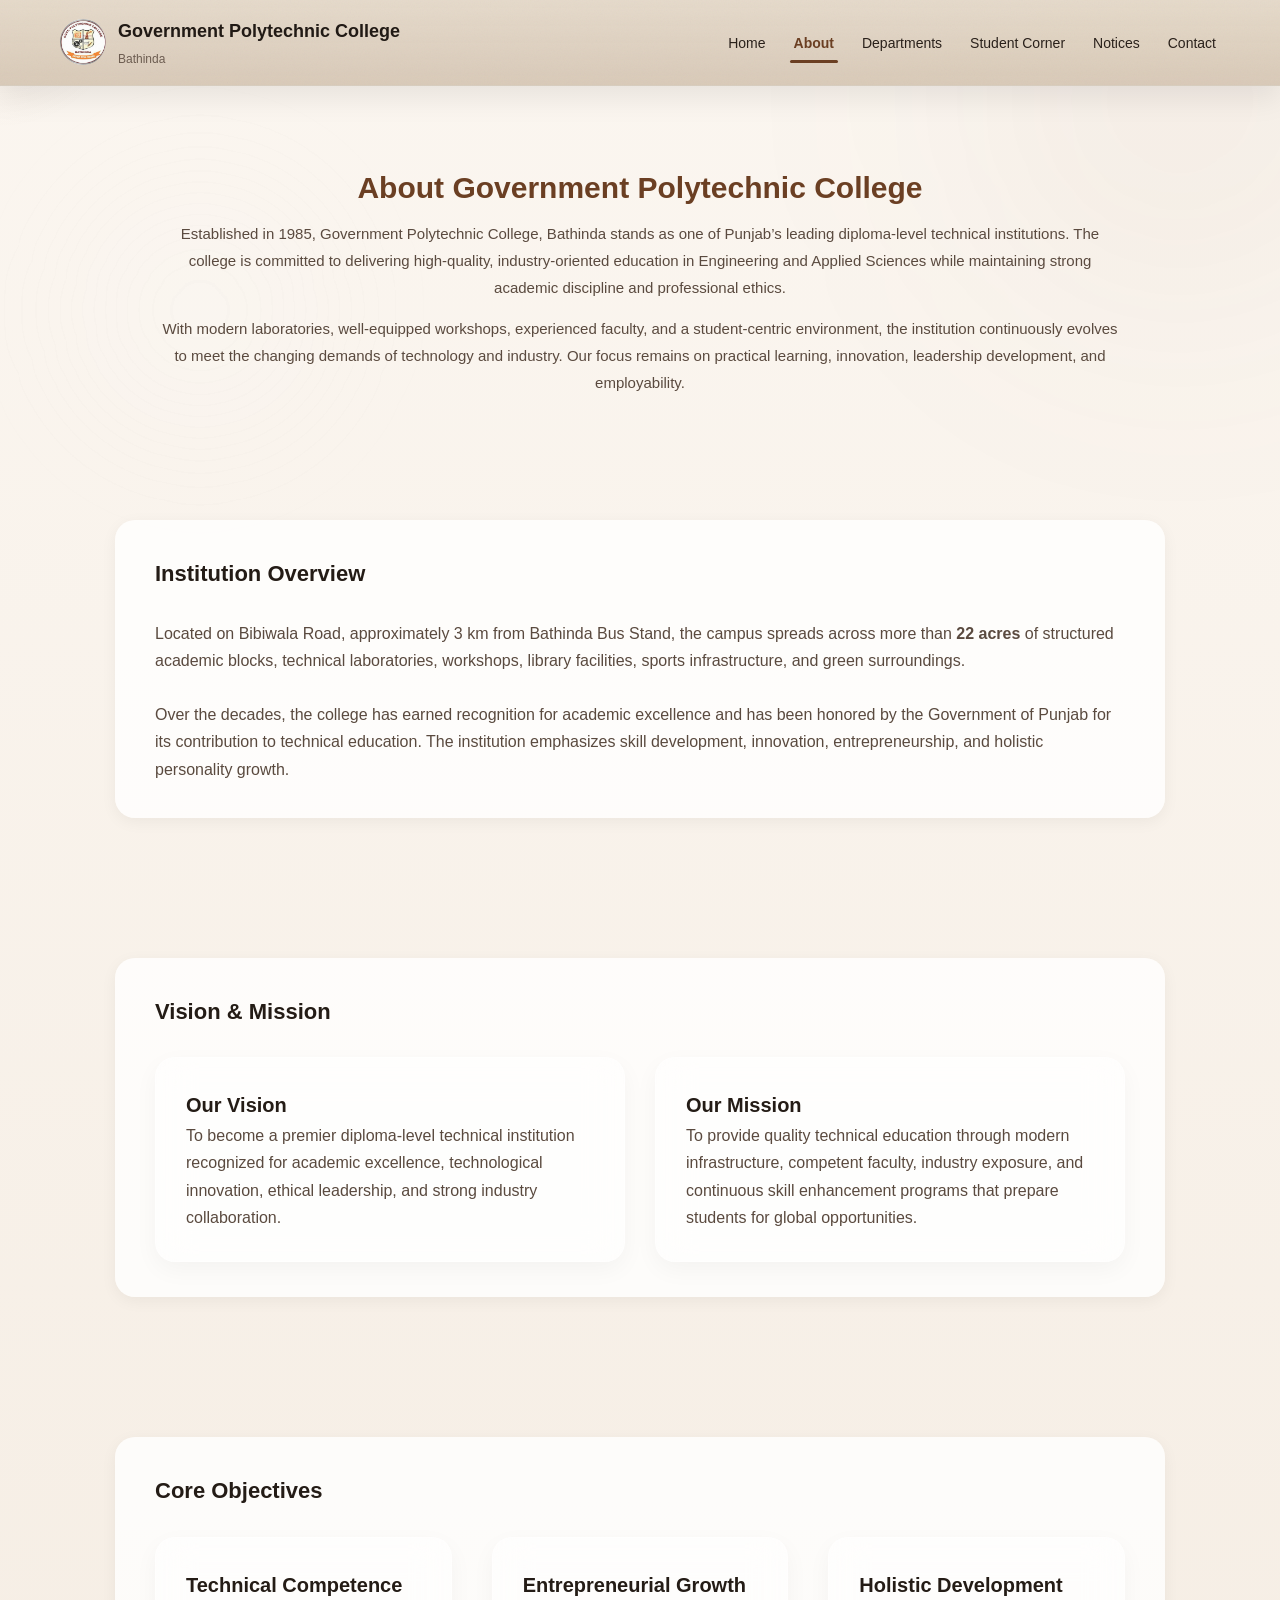
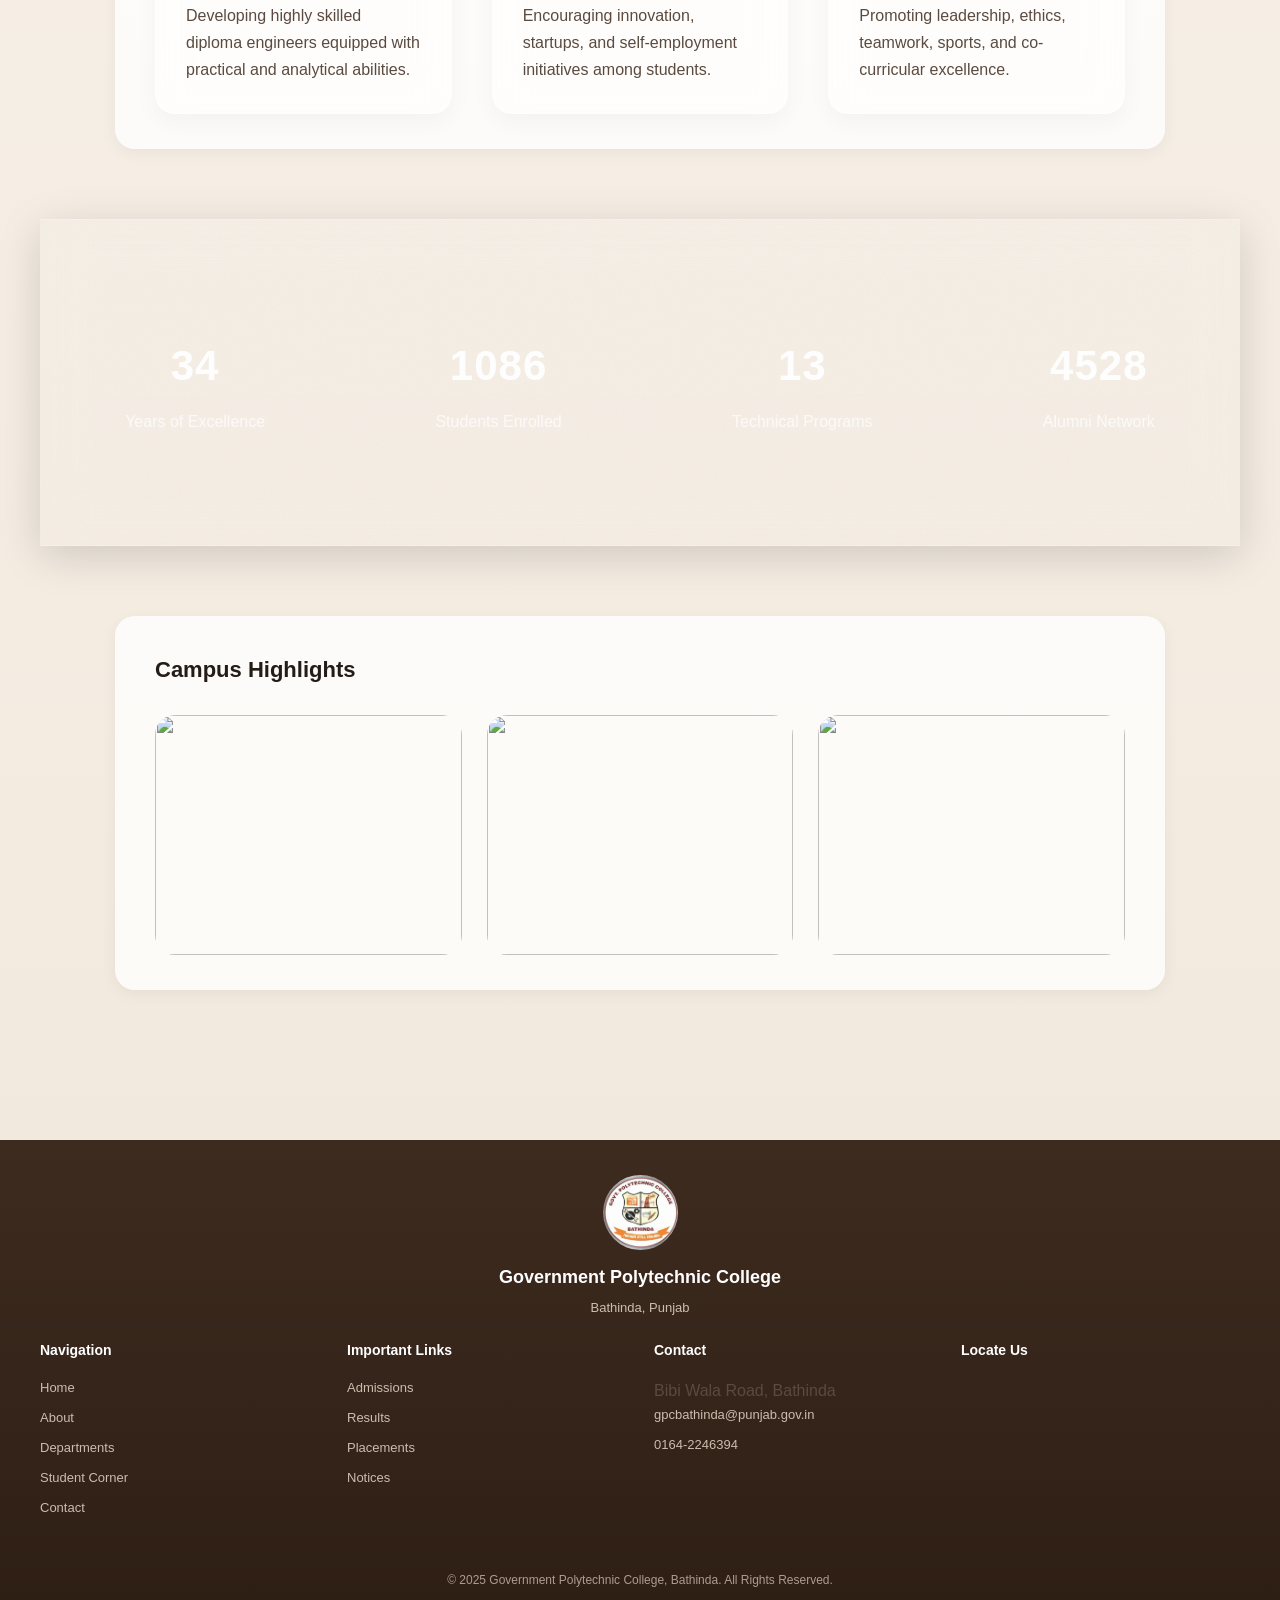
==== commit 196bdf23: "Update about.html" ====
--- a/about.html
+++ b/about.html
@@ -8,11 +8,13 @@
 </head>
 <body>
 
+<div class="cursor-glow"></div>
+<div class="preloader"></div>
+
 <!-- ================= HEADER ================= -->
-
 <header>
     <div class="logo">
-        <img src="Images/logo.jpeg" alt="Logo">
+        <img src="Images/logo.jpeg" alt="College Logo">
         <div>
             <h2>Government Polytechnic College</h2>
             <p>Bathinda</p>
@@ -28,166 +30,180 @@
         <li><a href="contact.html" class="nav-link">Contact</a></li>
     </ul>
 
-    <div class="menu-btn" id="menuBtn">
+    <div class="menu-btn">
         <span></span>
         <span></span>
         <span></span>
     </div>
 </header>
 
-<!-- ================= HERO (GLASS STYLE LIKE INDEX) ================= -->
-
-<section class="hero">
-    <div class="hero-content">
-        <h1>About Our Institution</h1>
-        <p>
-            Established in 1985, Government Polytechnic College, Bathinda 
-            continues to deliver excellence in diploma technical education 
-            with innovation, discipline, and industry relevance.
+<div class="menu-overlay"></div>
+
+<!-- ================= PAGE CONTENT ================= -->
+<div class="page-content">
+
+    <div class="shape1"></div>
+    <div class="shape2"></div>
+
+    <!-- ================= HERO ================= -->
+    <section class="hero reveal">
+
+        <h1>About Government Polytechnic College</h1>
+
+        <p class="hero-description">
+            Established in 1985, Government Polytechnic College, Bathinda stands as one of Punjab’s leading diploma-level technical institutions. The college is committed to delivering high-quality, industry-oriented education in Engineering and Applied Sciences while maintaining strong academic discipline and professional ethics.
         </p>
-    </div>
-</section>
-
-<!-- ================= OVERVIEW ================= -->
-
-<section>
-    <div class="container-large">
-        <div class="section-title">
+
+        <p class="hero-description">
+            With modern laboratories, well-equipped workshops, experienced faculty, and a student-centric environment, the institution continuously evolves to meet the changing demands of technology and industry. Our focus remains on practical learning, innovation, leadership development, and employability.
+        </p>
+
+    </section>
+
+
+    <!-- ================= INSTITUTION OVERVIEW ================= -->
+    <section class="reveal">
+        <div class="container-large">
+
             <h2>Institution Overview</h2>
-        </div>
-
-        <p>
-            Government Polytechnic College, Bathinda was established in 
-            <strong>1985</strong> with the objective of providing high-quality 
-            diploma education in Engineering and Technology.
-        </p>
-
-        <br>
-
-        <p>
-            Located on Bibiwala Road, approximately 3 km from Bathinda Bus Stand,
-            the campus spans over <strong>22 acres</strong> of well-planned 
-            infrastructure including academic blocks, workshops, laboratories,
-            sports facilities, and green landscapes.
-        </p>
-
-        <br>
-
-        <p>
-            The institution focuses on academic excellence, skill development,
-            entrepreneurship, and holistic personality growth.
-        </p>
-    </div>
-</section>
-
-<!-- ================= VISION & MISSION ================= -->
-
-<section>
-    <div class="container-large">
-        <div class="section-title">
+            <br>
+
+            <p>
+                Located on Bibiwala Road, approximately 3 km from Bathinda Bus Stand,
+                the campus spreads across more than <strong>22 acres</strong> of structured academic blocks, technical laboratories, workshops, library facilities, sports infrastructure, and green surroundings.
+            </p>
+
+            <br>
+
+            <p>
+                Over the decades, the college has earned recognition for academic excellence and has been honored by the Government of Punjab for its contribution to technical education. The institution emphasizes skill development, innovation, entrepreneurship, and holistic personality growth.
+            </p>
+
+        </div>
+    </section>
+
+
+    <!-- ================= VISION & MISSION ================= -->
+    <section class="reveal">
+        <div class="container-large">
+
             <h2>Vision & Mission</h2>
-        </div>
-
-        <div class="grid-2">
-            <div class="card">
-                <h3>Our Vision</h3>
-                <p>
-                    To become a leading diploma-level technical institution 
-                    recognized for innovation, technical excellence, and 
-                    ethical leadership.
-                </p>
+            <br>
+
+            <div class="grid-2">
+
+                <div class="card">
+                    <h3>Our Vision</h3>
+                    <p>
+                        To become a premier diploma-level technical institution recognized for academic excellence, technological innovation, ethical leadership, and strong industry collaboration.
+                    </p>
+                </div>
+
+                <div class="card">
+                    <h3>Our Mission</h3>
+                    <p>
+                        To provide quality technical education through modern infrastructure, competent faculty, industry exposure, and continuous skill enhancement programs that prepare students for global opportunities.
+                    </p>
+                </div>
+
             </div>
 
-            <div class="card">
-                <h3>Our Mission</h3>
-                <p>
-                    To provide industry-oriented technical education through 
-                    modern infrastructure, strong academic discipline, and 
-                    continuous skill enhancement programs.
-                </p>
+        </div>
+    </section>
+
+
+    <!-- ================= CORE OBJECTIVES ================= -->
+    <section class="reveal">
+        <div class="container-large">
+
+            <h2>Core Objectives</h2>
+            <br>
+
+            <div class="grid-3">
+
+                <div class="card">
+                    <h3>Technical Competence</h3>
+                    <p>
+                        Developing highly skilled diploma engineers equipped with practical and analytical abilities.
+                    </p>
+                </div>
+
+                <div class="card">
+                    <h3>Entrepreneurial Growth</h3>
+                    <p>
+                        Encouraging innovation, startups, and self-employment initiatives among students.
+                    </p>
+                </div>
+
+                <div class="card">
+                    <h3>Holistic Development</h3>
+                    <p>
+                        Promoting leadership, ethics, teamwork, sports, and co-curricular excellence.
+                    </p>
+                </div>
+
             </div>
-        </div>
-    </div>
-</section>
-
-<!-- ================= CORE VALUES ================= -->
-
-<section>
-    <div class="container-large">
-        <div class="section-title">
-            <h2>Core Objectives</h2>
-        </div>
-
-        <div class="grid-3">
-            <div class="card">
-                <h3>Skilled Manpower</h3>
-                <p>Preparing technically competent professionals for industry needs.</p>
+
+        </div>
+    </section>
+
+
+    <!-- ================= STATISTICS STRIP ================= -->
+    <section class="stats-strip">
+
+        <div>
+            <div class="stat-number" data-target="38">0</div>
+            <p>Years of Excellence</p>
+        </div>
+
+        <div>
+            <div class="stat-number" data-target="1200">0</div>
+            <p>Students Enrolled</p>
+        </div>
+
+        <div>
+            <div class="stat-number" data-target="15">0</div>
+            <p>Technical Programs</p>
+        </div>
+
+        <div>
+            <div class="stat-number" data-target="5000">0</div>
+            <p>Alumni Network</p>
+        </div>
+
+    </section>
+
+
+    <!-- ================= CAMPUS GALLERY ================= -->
+    <section class="reveal">
+        <div class="container-large">
+
+            <h2>Campus Highlights</h2>
+            <br>
+
+            <div class="gallery-grid">
+                <img src="Images/campus1.jpg" alt="">
+                <img src="Images/campus2.jpg" alt="">
+                <img src="Images/campus3.jpg" alt="">
             </div>
 
-            <div class="card">
-                <h3>Entrepreneurship</h3>
-                <p>Encouraging self-employment and startup initiatives among students.</p>
-            </div>
-
-            <div class="card">
-                <h3>Holistic Development</h3>
-                <p>Promoting extracurricular activities and leadership development.</p>
-            </div>
-        </div>
-    </div>
-</section>
-
-<!-- ================= CAMPUS HIGHLIGHTS ================= -->
-
-<section>
-    <div class="container-large">
-        <div class="section-title">
-            <h2>Campus Highlights</h2>
-        </div>
-
-        <div class="gallery-grid">
-            <img src="Images/campus1.jpg" alt="Campus Image 1">
-            <img src="Images/campus2.jpg" alt="Campus Image 2">
-            <img src="Images/campus3.jpg" alt="Campus Image 3">
-        </div>
-    </div>
-</section>
-
-<!-- ================= STATISTICS STRIP (MATCH INDEX STYLE) ================= -->
-
-<section class="stats-strip">
-    <div>
-        <div class="stat-number">38+</div>
-        <p>Years of Excellence</p>
-    </div>
-
-    <div>
-        <div class="stat-number">1200+</div>
-        <p>Students Enrolled</p>
-    </div>
-
-    <div>
-        <div class="stat-number">15+</div>
-        <p>Technical Programs</p>
-    </div>
-
-    <div>
-        <div class="stat-number">5000+</div>
-        <p>Alumni Network</p>
-    </div>
-</section>
+        </div>
+    </section>
+
+</div>
+
 
 <!-- ================= FOOTER ================= -->
-
 <footer class="site-footer">
 
+    <div class="footer-top">
+        <img src="Images/logo.jpeg" alt="College Logo">
+        <h3>Government Polytechnic College</h3>
+        <p>Bathinda, Punjab</p>
+        <div class="footer-divider"></div>
+    </div>
+
     <div class="footer-grid">
-
-        <div>
-            <img src="Images/logo.jpeg" width="60">
-            <h3>Government Polytechnic College</h3>
-            <p>Bathinda, Punjab</p>
-        </div>
 
         <div>
             <h4>Navigation</h4>
@@ -195,26 +211,44 @@
             <a href="about.html">About</a>
             <a href="departments.html">Departments</a>
             <a href="student.html">Student Corner</a>
+            <a href="contact.html">Contact</a>
+        </div>
+
+        <div>
+            <h4>Important Links</h4>
+            <a href="#">Admissions</a>
+            <a href="#">Results</a>
+            <a href="#">Placements</a>
             <a href="notices.html">Notices</a>
-            <a href="contact.html">Contact</a>
         </div>
 
         <div>
             <h4>Contact</h4>
-            <p>
-                Bibiwala Road, Bathinda<br>
-                0164-2246394<br>
-                gpcbathinda@punjab.gov.in
-            </p>
+            <p>Bibi Wala Road, Bathinda</p>
+            <p><a href="mailto:gpcbathinda@punjab.gov.in">gpcbathinda@punjab.gov.in</a></p>
+            <p><a href="tel:01642246394">0164-2246394</a></p>
+        </div>
+
+        <div class="footer-map">
+            <h4>Locate Us</h4>
+            <iframe
+                src="https://www.google.com/maps?q=Government+Polytechnic+College+Bathinda&output=embed"
+                loading="lazy"
+                allowfullscreen>
+            </iframe>
         </div>
 
     </div>
 
     <div class="footer-bottom">
-        © 2025 Government Polytechnic College, Bathinda
+        © 2025 Government Polytechnic College, Bathinda. All Rights Reserved.
     </div>
 
 </footer>
+
+<div class="scroll-top" onclick="window.scrollTo({top:0,behavior:'smooth'})">
+    ↑
+</div>
 
 <script src="script.js"></script>
 </body>
--- a/style.css
+++ b/style.css
@@ -77,14 +77,14 @@
 /* ========================= TYPOGRAPHY ========================== */
 
 h1 { 
-    font-size: 38px;
+    font-size: 35px;
     line-height: 1.2;
 }
 p {
     color: var(--text-light);
 }
 h2 { 
-    font-size: 30px;
+    font-size: 22px;
     font-weight: 600;
 }
 h3 { font-size: 20px; }
@@ -108,9 +108,7 @@
 
 
 /* ========================= HEADER ========================== */
-/* ================= PREMIUM SHADED INSTITUTIONAL HEADER ================= */
-
-/* ================= REFINED PREMIUM HEADER ================= */
+/* ================= BALANCED PREMIUM HEADER ================= */
 
 header {
     position: fixed;
@@ -122,29 +120,34 @@
     justify-content: space-between;
     align-items: center;
 
-    padding: 16px 40px;
-
-    /* Lighter premium shade */
+    padding: 16px 60px;
+
+    /* Darker than body but not brown */
     background: linear-gradient(
         180deg,
-        #4a3223 0%,
-        #3b281c 100%
+        rgba(228, 216, 200, 0.96) 0%,
+        rgba(214, 198, 180, 0.94) 100%
     );
 
-    color: #f3e9df;
-
-    box-shadow: 0 8px 30px rgba(0,0,0,0.25);
+    backdrop-filter: blur(16px);
+    -webkit-backdrop-filter: blur(16px);
+
+    border-bottom: 1px solid rgba(0,0,0,0.06);
+
+    box-shadow: 0 12px 30px rgba(0,0,0,0.08);
 
     transition: 0.3s ease;
 }
 
 /* Subtle texture */
+
 header::before {
     content: "";
     position: absolute;
     inset: 0;
+    pointer-events: none;
     opacity: 0.04;
-    pointer-events: none;
+
     background-image: url("data:image/svg+xml;utf8,\
 <svg xmlns='http://www.w3.org/2000/svg' width='100%' height='100%'>\
 <filter id='noise'>\
@@ -154,9 +157,10 @@
 </svg>");
 }
 
-/* Scroll refinement */
+/* Scroll depth */
+
 header.scrolled {
-    box-shadow: 0 12px 40px rgba(0,0,0,0.35);
+    box-shadow: 0 18px 45px rgba(0,0,0,0.12);
 }
 
 /* ================= LOGO ================= */
@@ -176,14 +180,14 @@
 
 .logo h2 {
     font-size: 18px;
+    color: #1e1712;   /* Stronger contrast */
     font-weight: 600;
-    color: #ffffff;
     white-space: nowrap;
 }
 
 .logo p {
     font-size: 12px;
-    color: rgba(255,240,225,0.7);
+    color: #6b5b4f;
     margin-top: 2px;
 }
 
@@ -202,15 +206,15 @@
 
 .nav-link {
     font-size: 14px;        /* slightly smaller for balance */
+    color: #2a211b;
     font-weight: 500;
-    color: #f3e9df;
     position: relative;
     padding: 6px 0;
     transition: 0.3s ease;
 }
 
 .nav-link:hover {
-    color: #e0b377;
+    color: #6b3f23;
 }
 
 /* Premium underline */
@@ -397,91 +401,49 @@
 }
 
 
-/* ================= HERO (NO IMAGE VERSION) ================ */
+/* ================= HERO CLEAN PROFESSIONAL ================= */
 
 .hero {
-    margin-top: 80px;
-    min-height: 75vh;
-    display: flex;
-    width: 100%;
-    overflow: hidden;
-    align-items: center;
-    justify-content: center;
-    padding: 60px 20px;
-
-    /* Elegant gradient instead of image */
-    background: transparent;
-}
-
-.hero::before {
-    display: none; /* remove dark overlay */
-}
-
-.hero-content {
-    max-width: 850px;
-    padding: 60px;
-    border-radius: 28px;
-
-    background: rgba(255,255,255,0.72);
-    backdrop-filter: blur(30px);
-    -webkit-backdrop-filter: blur(30px);
-
-    border: 1px solid rgba(255,255,255,0.65);
-
-    box-shadow:
-        0 15px 45px rgba(0,0,0,0.06),
-        0 4px 12px rgba(0,0,0,0.04);
-
+    margin-top: 110px;
+    padding: 60px 20px 40px;
     text-align: center;
-    animation: fadeUp 0.8s ease forwards;
-}
-.hero-content h1 {
-    font-size: 38px;
-    margin-bottom: 20px;
-    color: var(--text-dark);
-}
-
-.hero-content p {
-    font-size: 16px;
+    max-width: 1000px;
+    margin-left: auto;
+    margin-right: auto;
+}
+
+.hero h1 {
+    font-size: 30px;     /* smaller */
+    font-weight: 600;
+    color: var(--accent);
+    position: relative;
+    padding-bottom: 14px;
+}
+
+
+.hero-description {
+    font-size: 15px;     /* smaller */
+    line-height: 1.8;
     color: var(--text-light);
-    max-width: 650px;
-    margin: auto;
-}
-
-/* Mobile */
-@media (max-width: 768px) {
-
-    .hero {
-        min-height: 60vh;
-        padding: 40px 15px;
-    }
-
-    .hero-content {
-        padding: 35px;
-    }
-
-    .hero-content h1 {
-        font-size: 26px;
-    }
-}
-
+    margin-bottom: 14px;
+}
 
 /* ========================= CONTAINERS ========================== */
 
 section {
-    padding: 90px 20px;
+    padding: 70px 20px;
     width: 100%;
     max-width: 1200px;
     margin: 0 auto;
 }
 
 .container-large {
-    max-width: 1100px;
+    max-width: 1050px;
     margin: auto;
-    background: rgba(255,255,255,0.75);
-    padding: 50px;
-    border-radius: var(--radius-lg);
-    box-shadow: 0 6px 20px rgba(0,0,0,0.04);
+    background: rgba(255,255,255,0.78);
+    padding: 35px 40px;   /* reduced */
+    border-radius: 20px;  /* smaller */
+    box-shadow: 0 4px 16px rgba(0,0,0,0.05);
 }
 
 
@@ -590,35 +552,145 @@
 }
 
 
-/* ========================= NEWS ========================== */
+/* ================= CLEAN NEWS ================= */
+/* ================= REFINED GLASS NEWS CONTAINER ================= */
 
 .latest-news-container {
-    max-height: 300px;
+    position: relative;
+    height: 340px; /* increased for better balance */
     overflow-y: auto;
-    padding-right: 10px;
-}
-
-.latest-news-container::-webkit-scrollbar {
-    width: 6px;
-}
-
-.latest-news-container::-webkit-scrollbar-thumb {
-    background: var(--accent);
-    border-radius: 10px;
+    scroll-behavior: smooth;
+    border-radius: 18px;
+
+    background: rgba(255,255,255,0.22);
+    backdrop-filter: blur(22px) saturate(140%);
+    -webkit-backdrop-filter: blur(22px) saturate(140%);
+
+    border: 1px solid rgba(255,255,255,0.35);
+    box-shadow: 0 10px 32px rgba(0,0,0,0.05);
+
+    padding: 8px 0;
+}
+
+/* Subtle Noise Texture */
+.latest-news-container::before {
+    content: "";
+    position: absolute;
+    inset: 0;
+    pointer-events: none;
+    opacity: 0.04;
+
+    background-image: url("data:image/svg+xml;utf8,\
+<svg xmlns='http://www.w3.org/2000/svg' width='100%' height='100%'>\
+<filter id='noise'>\
+<feTurbulence type='fractalNoise' baseFrequency='0.7' numOctaves='2' stitchTiles='stitch'/>\
+</filter>\
+<rect width='100%' height='100%' filter='url(%23noise)'/>\
+</svg>");
+}
+
+/* ================= NEWS ITEMS ================= */
+
+.latest-news-list {
+    list-style: none;
+    padding: 0;
+    margin: 0;
 }
 
 .latest-news-list li {
-padding: 12px 0;
-border-bottom: 1px solid #ddd;
-}
-
-.news-badge {
-background: var(--accent);
-color: white;
-padding: 3px 8px;
-border-radius: 10px;
-font-size: 11px;
-margin-left: 6px;
+    padding: 14px 20px;
+    border-bottom: 1px solid rgba(0,0,0,0.05);
+    font-size: 13px;
+}
+
+.news-link {
+    display: flex;
+    justify-content: space-between;
+    align-items: center;
+    text-decoration: none;
+    color: inherit;
+}
+
+.news-title {
+    font-weight: 500;
+    font-size: 14px;
+}
+
+.news-date {
+    font-size: 11px;
+    opacity: 0.65;
+}
+
+/* Hover */
+.news-link:hover .news-title {
+    color: var(--accent);
+}
+
+/* Clean Institutional NEW badge */
+.latest-news-list li[data-new="true"] .news-title::after {
+    content: " NEW";
+    margin-left: 6px;
+    padding: 2px 8px;
+    font-size: 9px;
+    font-weight: 600;
+    border-radius: 16px;
+    background: rgba(107,63,35,0.12);
+    color: var(--accent);
+}
+/* ================= PRINCIPAL - DISCORD STYLE PROPORTION ================= */
+
+.principal-card {
+    background: #f4efe9;
+    border-radius: 26px;
+    padding: 45px;
+    box-shadow: 0 10px 25px rgba(0,0,0,0.05);
+}
+
+.principal-header {
+    display: flex;
+    align-items: center;
+    gap: 18px;
+    margin-bottom: 25px;
+}
+
+.principal-header img {
+    width: 60px;          /* Discord-like size */
+    height: 60px;
+    border-radius: 50%;
+    object-fit: cover;
+}
+
+.principal-meta h2 {
+    font-size: 20px;
+    margin-bottom: 4px;
+}
+
+.principal-name-row {
+    display: flex;
+    gap: 10px;
+    align-items: center;
+    flex-wrap: wrap;
+}
+
+.principal-name {
+    font-size: 15px;
+    font-weight: 600;
+    color: var(--accent);
+}
+
+.principal-role {
+    font-size: 13px;
+    color: var(--text-muted);
+}
+
+.principal-content {
+    font-size: 15px;
+    line-height: 1.9;
+    color: var(--text-light);
+}
+
+.principal-content p {
+    margin-bottom: 18px;
 }
 
 /* ========================= NOTICES ========================== */
@@ -955,6 +1027,70 @@
     transform: translateY(0);
 }
 
+/* ================= SLIDER ================= */
+
+.slider {
+    position: relative;
+    overflow: hidden;
+    border-radius: 20px;
+}
+
+.slides {
+    position: relative;
+    height: 350px;
+}
+
+.slide {
+    position: absolute;
+    width: 100%;
+    height: 100%;
+    object-fit: cover;
+    opacity: 0;
+    transition: opacity 0.8s ease;
+}
+
+.slide.active {
+    opacity: 1;
+}
+
+/* Glass Arrows */
+
+.slider-btn {
+    position: absolute;
+    top: 50%;
+    transform: translateY(-50%);
+    backdrop-filter: blur(10px);
+    background: rgba(255,255,255,0.2);
+    border: none;
+    color: white;
+    font-size: 28px;
+    padding: 10px 16px;
+    cursor: pointer;
+    border-radius: 50%;
+    transition: 0.3s ease;
+}
+
+.slider-btn:hover {
+    background: rgba(255,255,255,0.4);
+}
+
+.prev { left: 15px; }
+.next { right: 15px; }
+
+/* ================= NEWS AUTO SCROLL ================= */
+
+.auto-scroll {
+    max-height: 220px;
+    overflow-y: auto;
+    position: relative;
+}
+
+/* ================= COUNTER ================= */
+
+.stat-number {
+    font-size: 42px;
+    font-weight: 700;
+}
 /* ========================= RESPONSIVE ========================== */
 @media (max-width: 900px) {
 
@@ -973,12 +1109,20 @@
     }
 
     .principal-card {
+        padding: 30px;
+    }
+
+    .principal-header {
         flex-direction: column;
         text-align: center;
     }
 
-    .container-large {
-        padding: 40px;
+    .principal-name-row {
+        justify-content: center;
+    }
+
+    .hero h1 {
+        font-size: 20px;
     }
    
 }
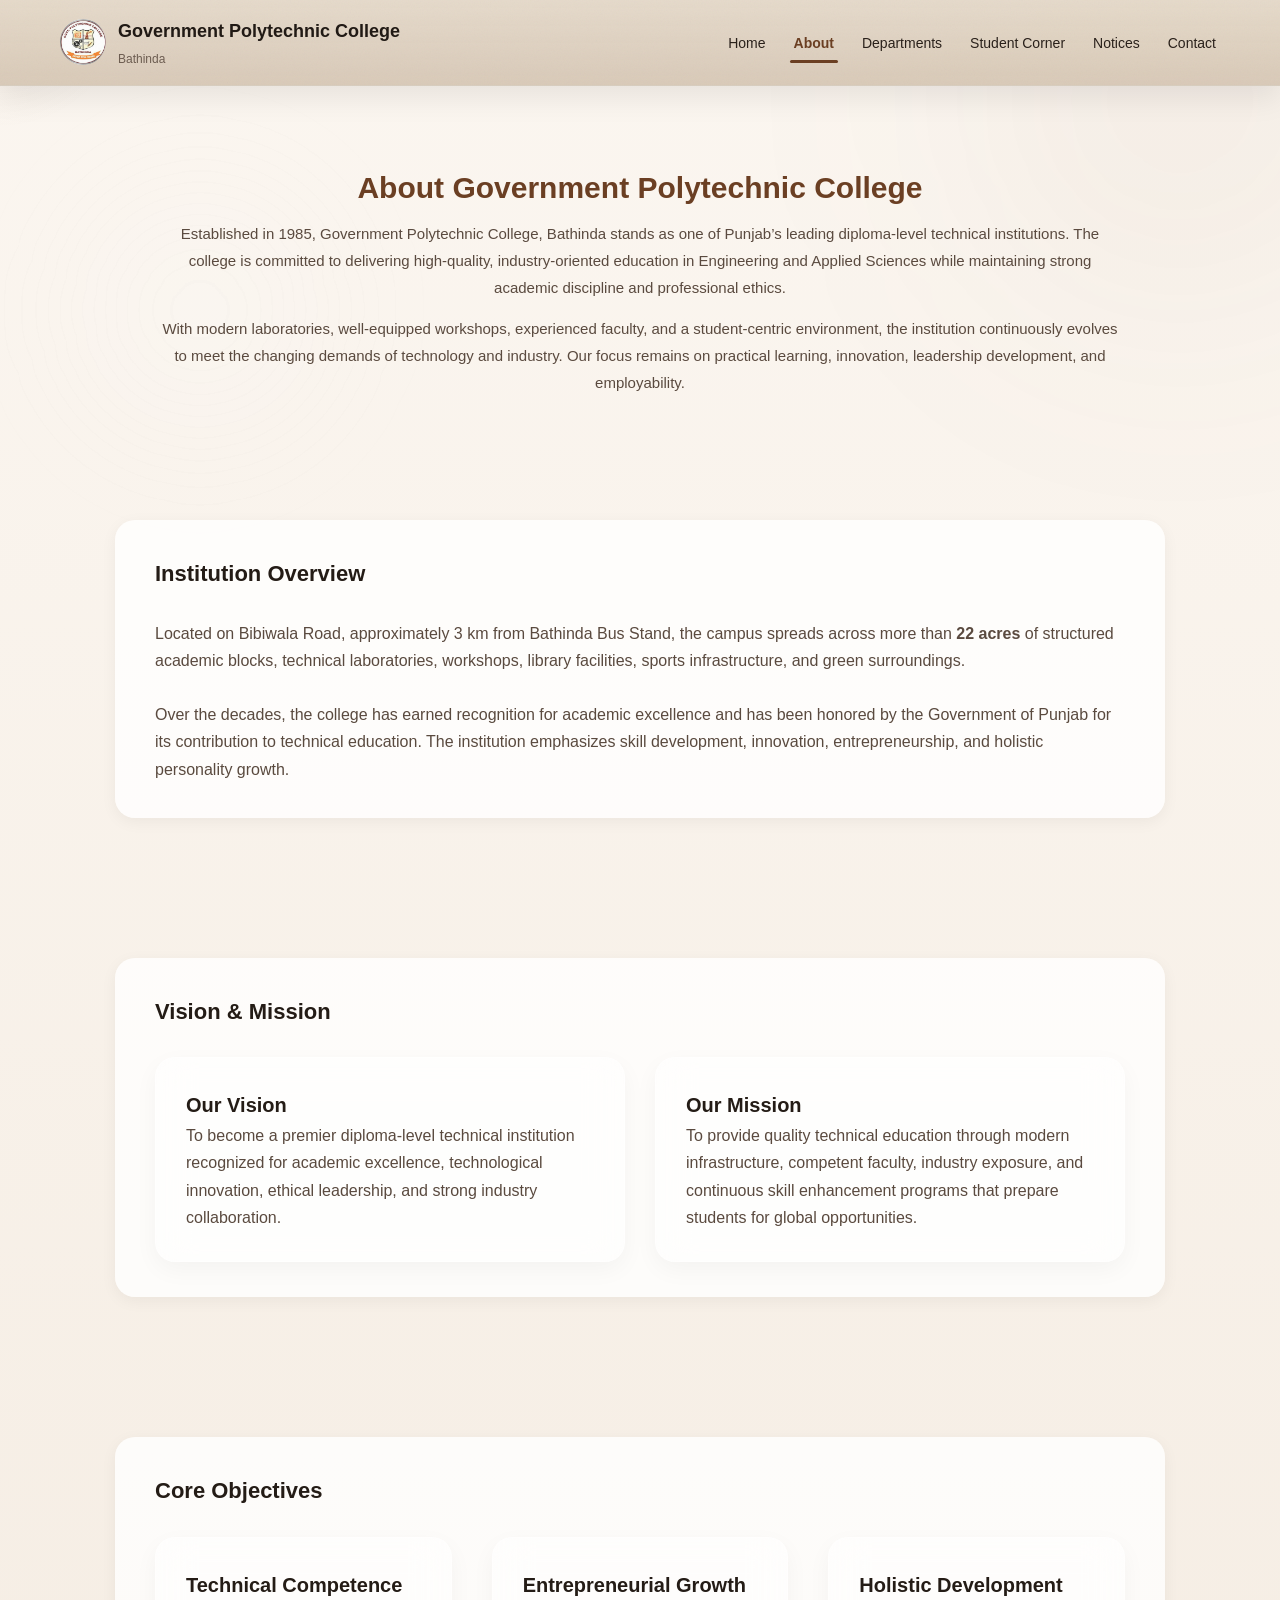
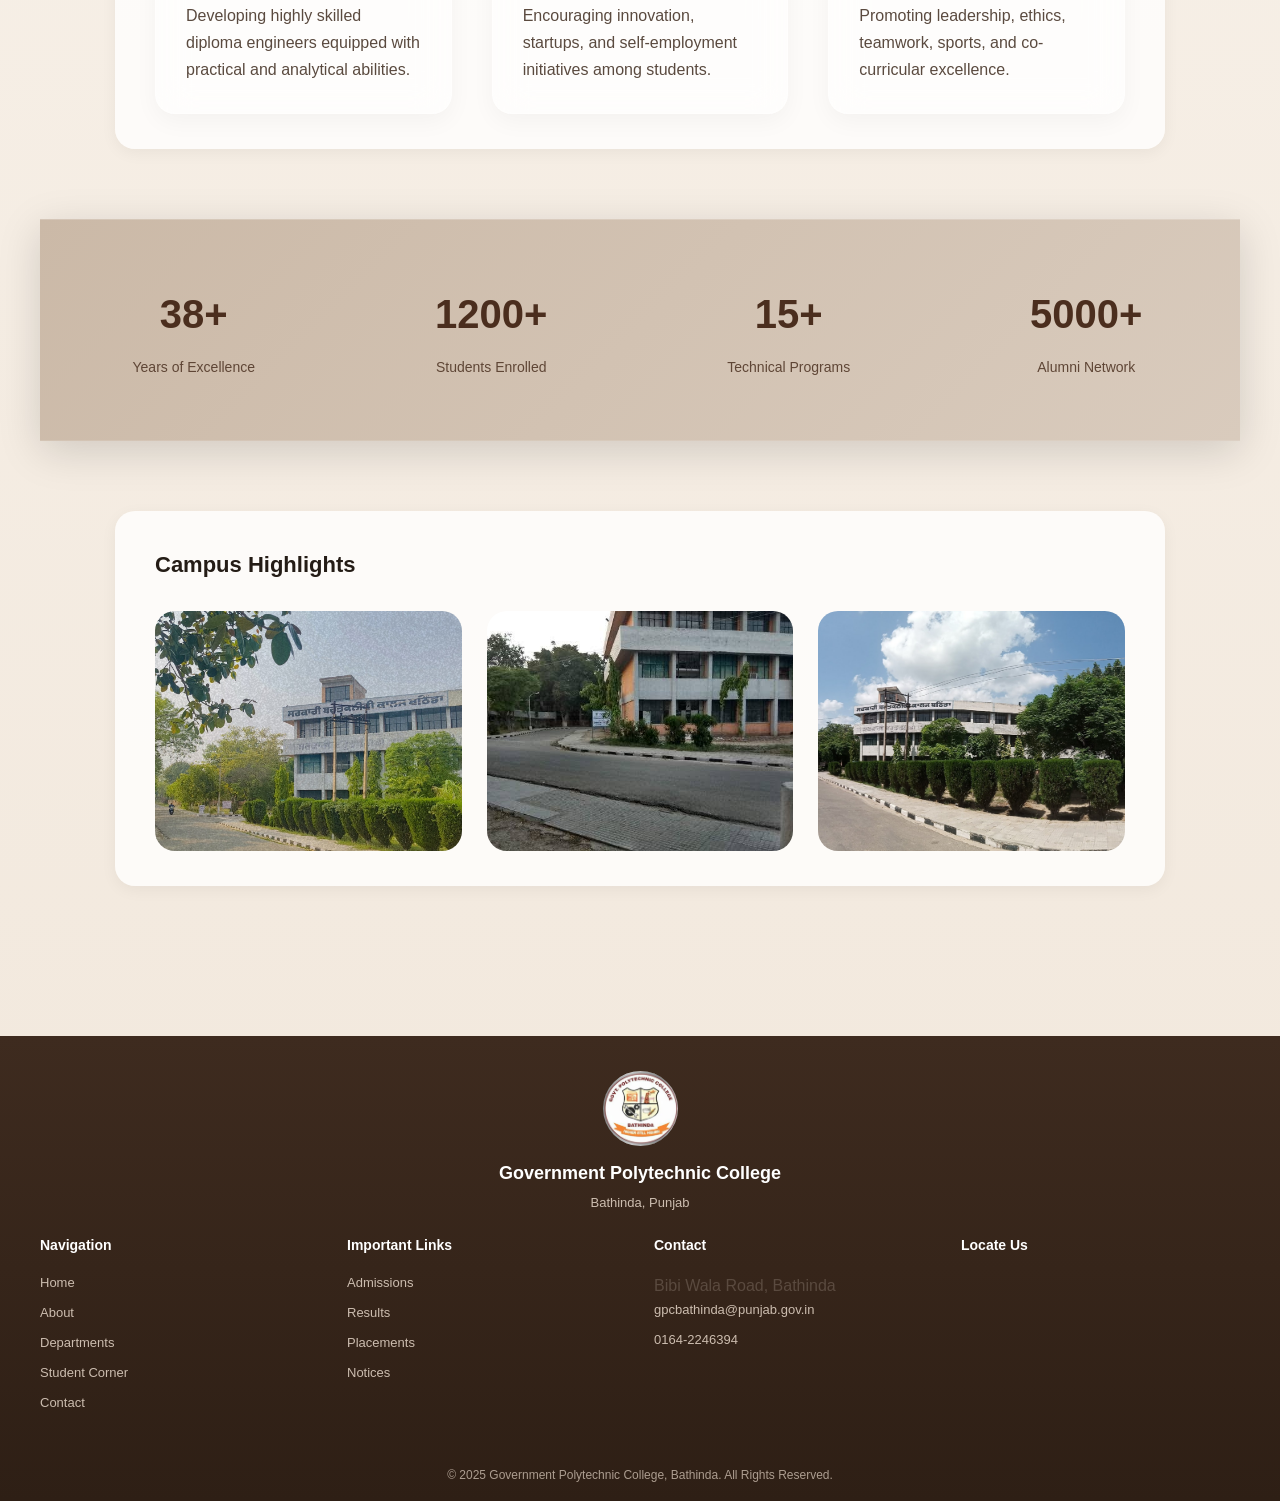
==== commit a1f8b4e0: "Update about.html" ====
--- a/about.html
+++ b/about.html
@@ -182,9 +182,9 @@
             <br>
 
             <div class="gallery-grid">
-                <img src="Images/campus1.jpg" alt="">
-                <img src="Images/campus2.jpg" alt="">
-                <img src="Images/campus3.jpg" alt="">
+                <img src="Images/GPC1.jpg" alt="">
+                <img src="Images/GPC2.jpg" alt="">
+                <img src="Images/GPC3.jpg" alt="">
             </div>
 
         </div>
--- a/style.css
+++ b/style.css
@@ -1208,36 +1208,30 @@
 }
 
 
-/* ================= SOFT NOISE LAYER ================= */
-
-.stats-strip::before {
-    content: "";
-    position: absolute;
-    inset: 0;
-    pointer-events: none;
-
-    background-image: url("data:image/svg+xml;utf8,\
-<svg xmlns='http://www.w3.org/2000/svg' width='100%' height='100%'>\
-<filter id='noise'>\
-<feTurbulence type='fractalNoise' baseFrequency='0.7' numOctaves='3' stitchTiles='stitch'/>\
-</filter>\
-<rect width='100%' height='100%' filter='url(%23noise)' opacity='0.035'/>\
-</svg>");
-}
-
-
-/* ================= STATS TEXT ================= */
-
-.stat-number {
-    font-size: 42px;
+/* ================= STATS STRIP FIXED COLOR ================= */
+
+.stats-strip {
+    background: linear-gradient(135deg, #cbb9a7, #d9cbbd);
+    padding: 60px 20px;
+    display: grid;
+    grid-template-columns: repeat(auto-fit, minmax(180px, 1fr));
+    text-align: center;
+    gap: 30px;
+}
+
+/* Number */
+.stats-strip .stat-number {
+    font-size: 40px;
     font-weight: 700;
-    letter-spacing: 1px;
-    color: #ffffff;
-}
-
+    color: #4b2e1e; /* dark coffee brown */
+}
+
+/* Label */
 .stats-strip p {
-    margin-top: 6px;
-    color: rgba(255,255,255,0.75);
+    margin-top: 8px;
+    font-size: 14px;
+    color: #5f4636; /* medium brown */
+    font-weight: 500;
 }
 .page-content {
     position: relative;   /* REQUIRED for stacking context */
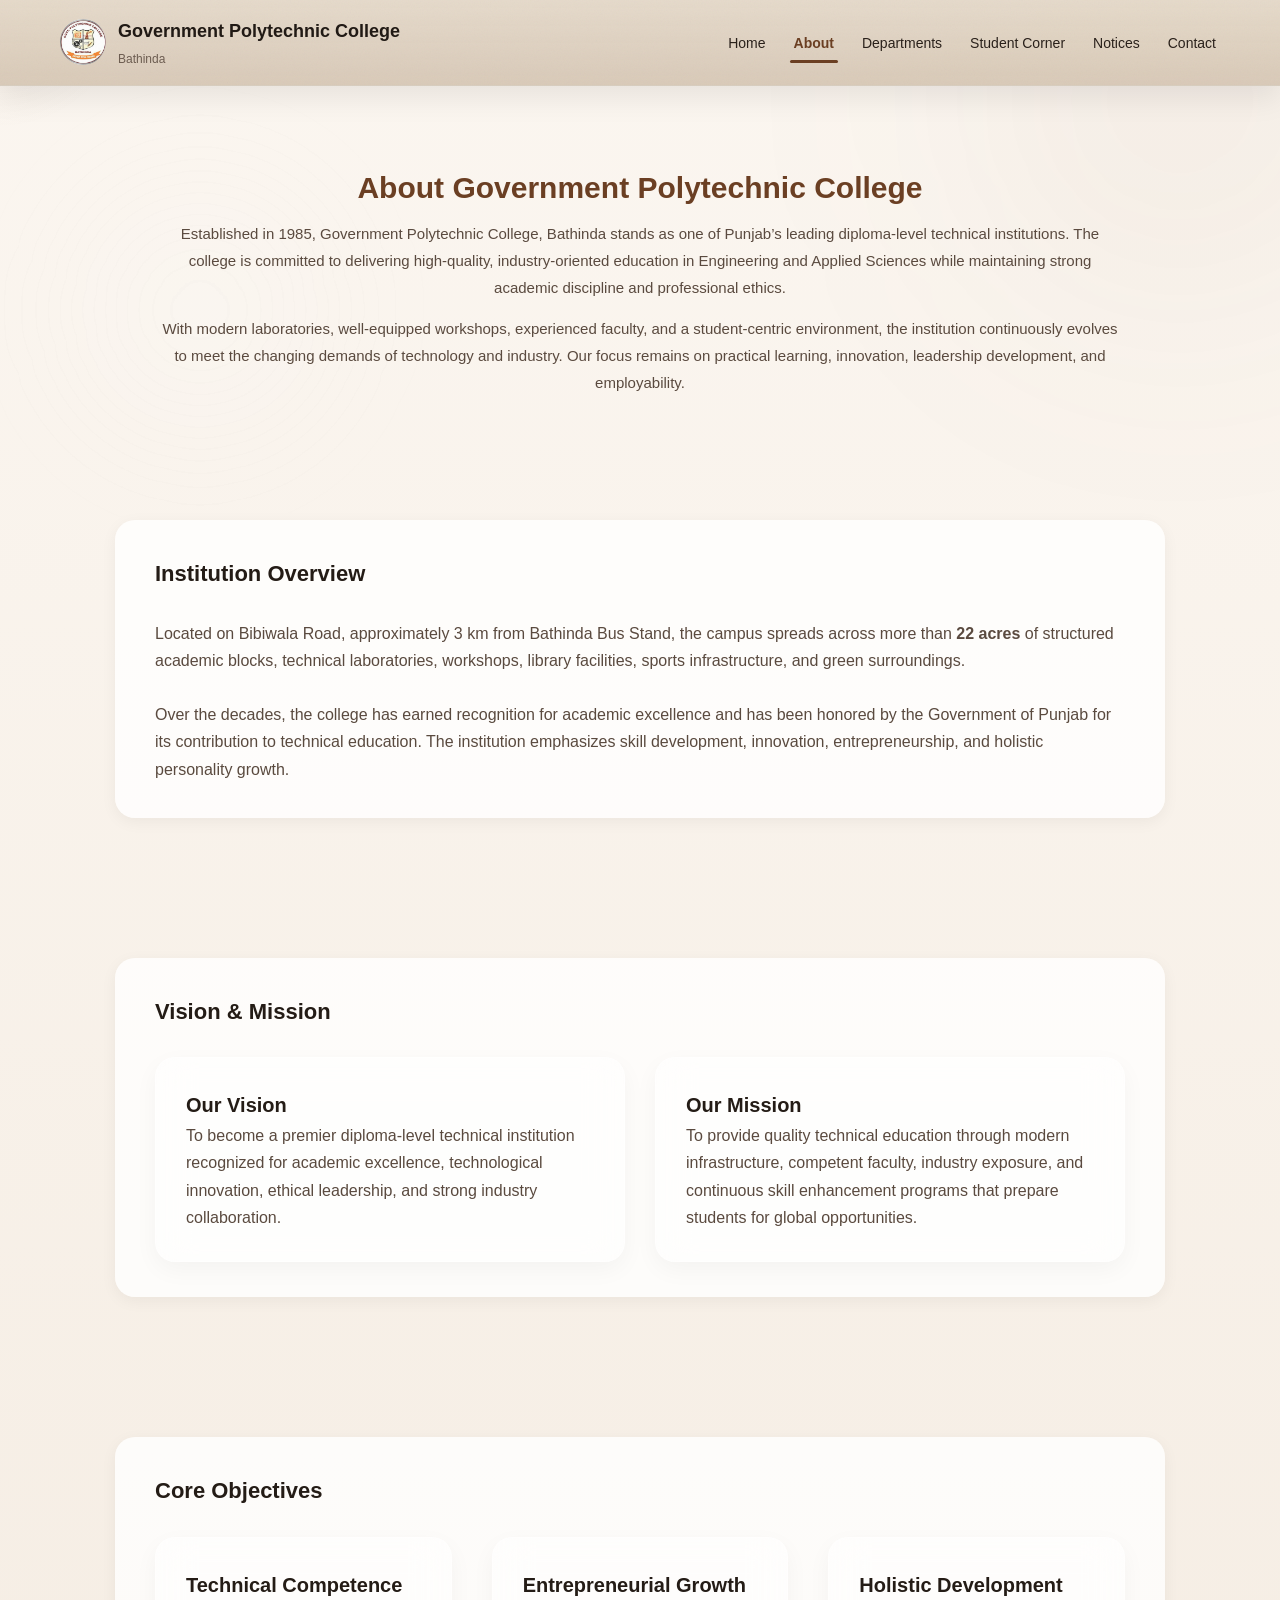
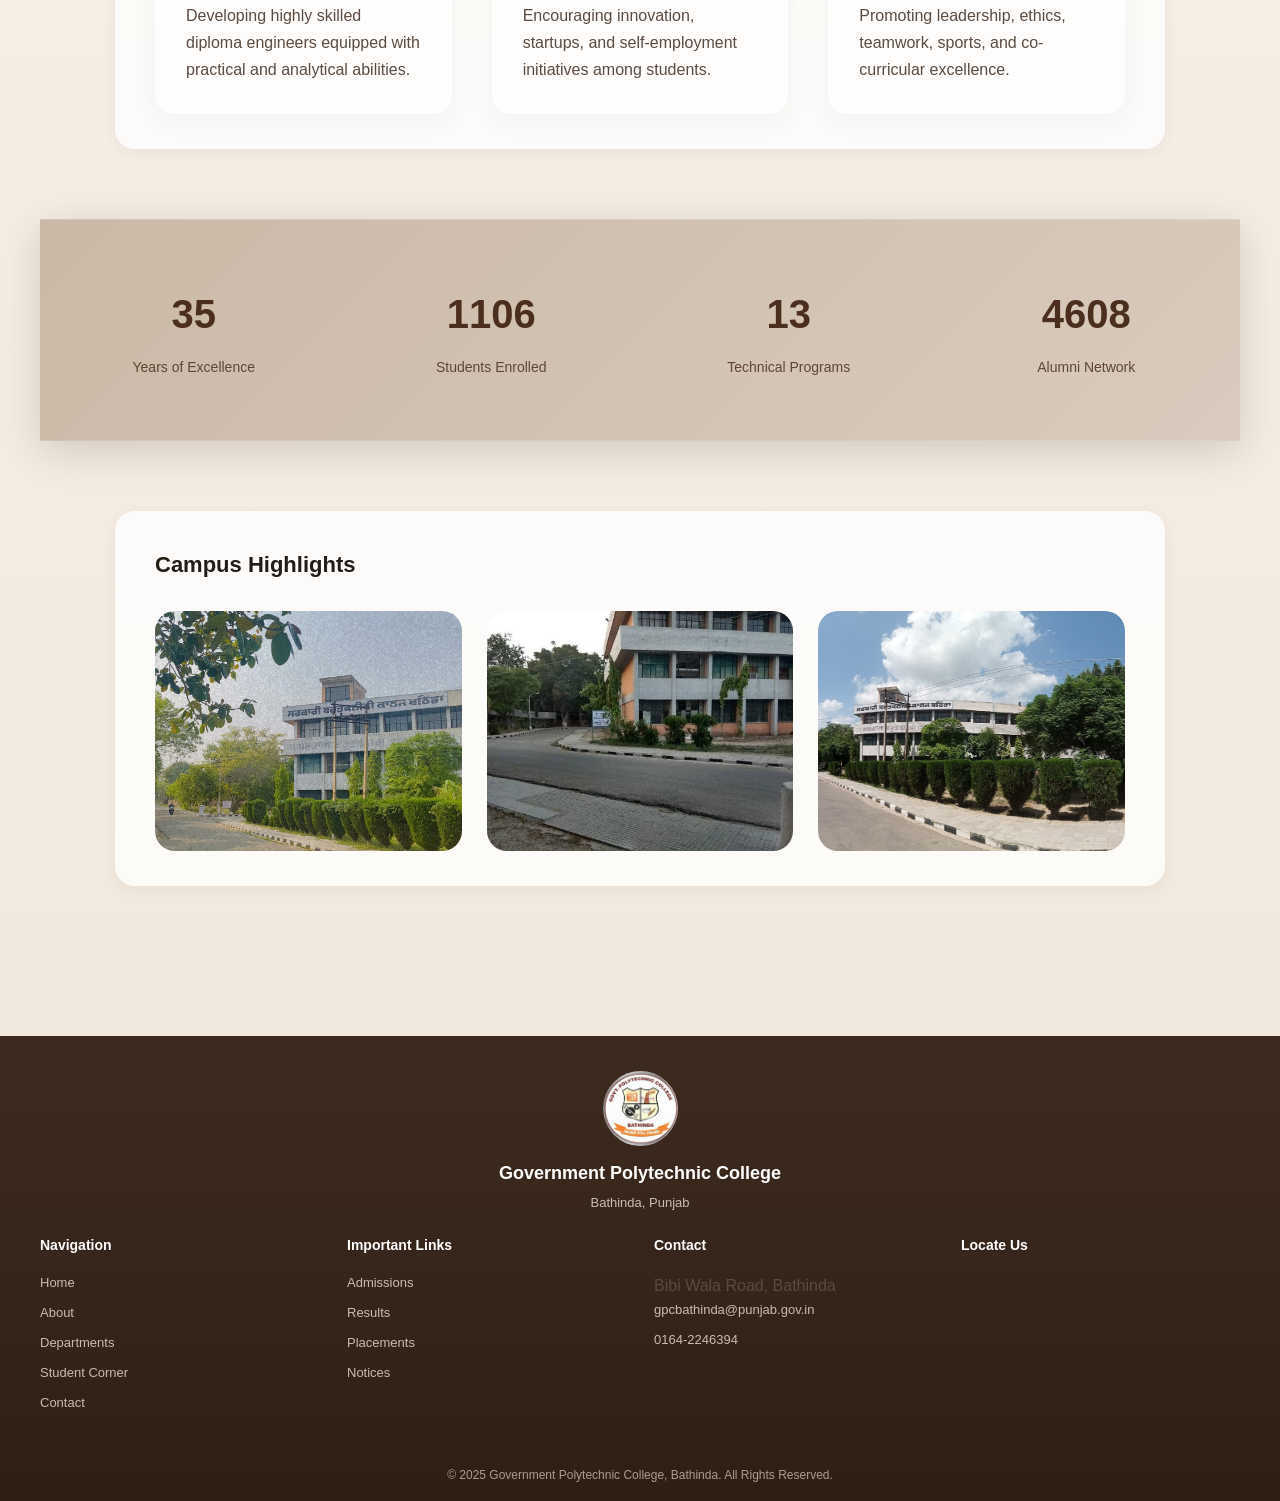
==== commit 2ed24384: "Update about.html" ====
--- a/about.html
+++ b/about.html
@@ -11,7 +11,6 @@
 <div class="cursor-glow"></div>
 <div class="preloader"></div>
 
-<!-- ================= HEADER ================= -->
 <header>
     <div class="logo">
         <img src="Images/logo.jpeg" alt="College Logo">
@@ -20,7 +19,6 @@
             <p>Bathinda</p>
         </div>
     </div>
-
     <ul id="menu">
         <li><a href="index.html" class="nav-link">Home</a></li>
         <li><a href="about.html" class="nav-link active">About</a></li>
@@ -29,7 +27,6 @@
         <li><a href="notices.html" class="nav-link">Notices</a></li>
         <li><a href="contact.html" class="nav-link">Contact</a></li>
     </ul>
-
     <div class="menu-btn">
         <span></span>
         <span></span>
@@ -39,172 +36,123 @@
 
 <div class="menu-overlay"></div>
 
-<!-- ================= PAGE CONTENT ================= -->
 <div class="page-content">
-
     <div class="shape1"></div>
     <div class="shape2"></div>
 
-    <!-- ================= HERO ================= -->
     <section class="hero reveal">
-
         <h1>About Government Polytechnic College</h1>
-
         <p class="hero-description">
             Established in 1985, Government Polytechnic College, Bathinda stands as one of Punjab’s leading diploma-level technical institutions. The college is committed to delivering high-quality, industry-oriented education in Engineering and Applied Sciences while maintaining strong academic discipline and professional ethics.
         </p>
-
         <p class="hero-description">
             With modern laboratories, well-equipped workshops, experienced faculty, and a student-centric environment, the institution continuously evolves to meet the changing demands of technology and industry. Our focus remains on practical learning, innovation, leadership development, and employability.
         </p>
-
     </section>
 
-
-    <!-- ================= INSTITUTION OVERVIEW ================= -->
     <section class="reveal">
         <div class="container-large">
-
             <h2>Institution Overview</h2>
             <br>
-
             <p>
                 Located on Bibiwala Road, approximately 3 km from Bathinda Bus Stand,
                 the campus spreads across more than <strong>22 acres</strong> of structured academic blocks, technical laboratories, workshops, library facilities, sports infrastructure, and green surroundings.
             </p>
-
             <br>
-
             <p>
                 Over the decades, the college has earned recognition for academic excellence and has been honored by the Government of Punjab for its contribution to technical education. The institution emphasizes skill development, innovation, entrepreneurship, and holistic personality growth.
             </p>
-
         </div>
     </section>
 
-
-    <!-- ================= VISION & MISSION ================= -->
     <section class="reveal">
         <div class="container-large">
-
             <h2>Vision & Mission</h2>
             <br>
-
             <div class="grid-2">
-
                 <div class="card">
                     <h3>Our Vision</h3>
                     <p>
                         To become a premier diploma-level technical institution recognized for academic excellence, technological innovation, ethical leadership, and strong industry collaboration.
                     </p>
                 </div>
-
                 <div class="card">
                     <h3>Our Mission</h3>
                     <p>
                         To provide quality technical education through modern infrastructure, competent faculty, industry exposure, and continuous skill enhancement programs that prepare students for global opportunities.
                     </p>
                 </div>
-
             </div>
-
         </div>
     </section>
 
-
-    <!-- ================= CORE OBJECTIVES ================= -->
     <section class="reveal">
         <div class="container-large">
-
             <h2>Core Objectives</h2>
             <br>
-
             <div class="grid-3">
-
                 <div class="card">
                     <h3>Technical Competence</h3>
                     <p>
                         Developing highly skilled diploma engineers equipped with practical and analytical abilities.
                     </p>
                 </div>
-
                 <div class="card">
                     <h3>Entrepreneurial Growth</h3>
                     <p>
                         Encouraging innovation, startups, and self-employment initiatives among students.
                     </p>
                 </div>
-
                 <div class="card">
                     <h3>Holistic Development</h3>
                     <p>
                         Promoting leadership, ethics, teamwork, sports, and co-curricular excellence.
                     </p>
                 </div>
-
             </div>
-
         </div>
     </section>
 
-
-    <!-- ================= STATISTICS STRIP ================= -->
     <section class="stats-strip">
-
         <div>
             <div class="stat-number" data-target="38">0</div>
             <p>Years of Excellence</p>
         </div>
-
         <div>
             <div class="stat-number" data-target="1200">0</div>
             <p>Students Enrolled</p>
         </div>
-
         <div>
             <div class="stat-number" data-target="15">0</div>
             <p>Technical Programs</p>
         </div>
-
         <div>
             <div class="stat-number" data-target="5000">0</div>
             <p>Alumni Network</p>
         </div>
-
     </section>
 
-
-    <!-- ================= CAMPUS GALLERY ================= -->
     <section class="reveal">
         <div class="container-large">
-
             <h2>Campus Highlights</h2>
             <br>
-
             <div class="gallery-grid">
                 <img src="Images/GPC1.jpg" alt="">
                 <img src="Images/GPC2.jpg" alt="">
                 <img src="Images/GPC3.jpg" alt="">
             </div>
-
         </div>
     </section>
-
 </div>
 
-
-<!-- ================= FOOTER ================= -->
 <footer class="site-footer">
-
     <div class="footer-top">
         <img src="Images/logo.jpeg" alt="College Logo">
         <h3>Government Polytechnic College</h3>
         <p>Bathinda, Punjab</p>
         <div class="footer-divider"></div>
     </div>
-
     <div class="footer-grid">
-
         <div>
             <h4>Navigation</h4>
             <a href="index.html">Home</a>
@@ -213,7 +161,6 @@
             <a href="student.html">Student Corner</a>
             <a href="contact.html">Contact</a>
         </div>
-
         <div>
             <h4>Important Links</h4>
             <a href="#">Admissions</a>
@@ -221,14 +168,12 @@
             <a href="#">Placements</a>
             <a href="notices.html">Notices</a>
         </div>
-
         <div>
             <h4>Contact</h4>
             <p>Bibi Wala Road, Bathinda</p>
             <p><a href="mailto:gpcbathinda@punjab.gov.in">gpcbathinda@punjab.gov.in</a></p>
             <p><a href="tel:01642246394">0164-2246394</a></p>
         </div>
-
         <div class="footer-map">
             <h4>Locate Us</h4>
             <iframe
@@ -237,19 +182,15 @@
                 allowfullscreen>
             </iframe>
         </div>
-
     </div>
-
     <div class="footer-bottom">
         © 2025 Government Polytechnic College, Bathinda. All Rights Reserved.
     </div>
-
 </footer>
 
 <div class="scroll-top" onclick="window.scrollTo({top:0,behavior:'smooth'})">
     ↑
 </div>
-
 <script src="script.js"></script>
 </body>
 </html>
--- a/style.css
+++ b/style.css
@@ -485,6 +485,28 @@
     transform: translateY(-4px);
     box-shadow: 0 12px 25px rgba(0,0,0,0.06);
 }
+/* ================= QUICK LINK CARDS ================= */
+
+.quick-link-card {
+    text-decoration: none;
+    color: inherit;
+    display: block;
+    transition: 0.3s ease;
+}
+
+.quick-link-card:hover {
+    transform: translateY(-4px);
+    box-shadow: 0 14px 30px rgba(0,0,0,0.08);
+    border-color: rgba(107,63,35,0.25);
+}
+
+.quick-link-card h3 {
+    transition: 0.3s ease;
+}
+
+.quick-link-card:hover h3 {
+    color: var(--accent);
+}
 
 .gallery-grid {
     display: grid;
@@ -693,83 +715,194 @@
     margin-bottom: 18px;
 }
 
-/* ========================= NOTICES ========================== */
-
-.notice-card {
-    background: white;
-    padding: 30px;
-    border-radius: var(--radius-md);
-    margin-bottom: 25px;
-    box-shadow: var(--shadow-soft);
-}
-
-.notice-header {
+/* ================= DISCORD EMBED STYLE NOTICES ================= */
+
+.notice-list {
+    display: flex;
+    flex-direction: column;
+    gap: 22px;
+}
+
+/* Main Card */
+.notice-embed {
+    position: relative;
+    background: rgba(255,255,255,0.92);
+    border-radius: 16px;
+    padding: 22px;
+    box-shadow: 0 10px 30px rgba(0,0,0,0.06);
+    transition: 0.3s ease;
+}
+
+.notice-embed:hover {
+    transform: translateY(-3px);
+    box-shadow: 0 18px 40px rgba(0,0,0,0.08);
+}
+
+/* Header Row */
+.notice-top {
     display: flex;
     align-items: center;
     gap: 10px;
-    margin-bottom: 15px;
-}
-
-.notice-header img {
-    width: 40px;
-    height: 40px;
+    margin-bottom: 10px;
+}
+
+.notice-top img {
+    width: 34px;
+    height: 34px;
     border-radius: 50%;
+    object-fit: cover;
+}
+
+.notice-author {
+    font-size: 13px;
+    font-weight: 600;
+    color: var(--text-dark);
 }
 
 .notice-category {
+    font-size: 11px;
+    background: rgba(107,63,35,0.1);
+    color: var(--accent);
+    padding: 3px 8px;
+    border-radius: 12px;
+    margin-left: auto;
+}
+
+/* Title */
+.notice-title {
+    font-size: 17px;
+    font-weight: 600;
+    margin-bottom: 6px;
+}
+
+/* Date */
+.notice-date {
     font-size: 12px;
-    color: var(--accent);
-    font-weight: 600;
-}
-
-.notice-image {
-    margin-top: 15px;
-    border-radius: var(--radius-md);
-}
-
-.notice-buttons {
-    margin-top: 15px;
-}
-
-.notice-buttons a {
-    display: inline-block;
-    margin-right: 10px;
-}
-
-
-/* ========================= FAQ ========================== */
-
-.faq-item {
-    margin-bottom: 18px;
-    border-radius: 15px;
-    overflow: hidden;
-    box-shadow: var(--shadow-soft);
-    background: white;
-}
-
-.faq-question {
-    padding: 18px 20px;
-    font-size: 16px;
-    font-weight: 500;
-    cursor: pointer;
-    border: none;
-    width: 100%;
-    text-align: left;
-    background: white;
-}
-
-.faq-answer {
-    padding: 18px 20px;
+    color: var(--text-muted);
+    margin-bottom: 10px;
+}
+
+/* Description */
+.notice-description {
     font-size: 14px;
     color: var(--text-light);
-    display: none;
-    border-top: 1px solid #eee;
+    line-height: 1.6;
+    margin-bottom: 12px;
+}
+
+/* Image */
+.notice-image {
+    margin-top: 10px;
+    border-radius: 12px;
+    overflow: hidden;
+}
+
+.notice-image img {
+    width: 100%;
+    border-radius: 12px;
+}
+
+/* Buttons */
+.notice-buttons {
+    margin-top: 14px;
+    display: flex;
+    flex-wrap: wrap;
+    gap: 10px;
+}
+
+.notice-btn {
+    font-size: 13px;
+    padding: 9px 18px;
+    border-radius: 14px;
+
+    background: linear-gradient(
+        135deg,
+        #a6784d,
+        #8b5e34
+    );
+
+    box-shadow: 0 10px 25px rgba(139,94,52,0.35);
+
+    color: white;
+    transition: 0.3s ease;
+}
+
+.notice-btn:hover {
+    transform: translateY(-2px);
+    box-shadow: 0 14px 30px rgba(139,94,52,0.45);
+}
+
+/* NEW badge */
+.notice-new {
+    position: absolute;
+    top: 12px;
+    right: 14px;
+    font-size: 10px;
+    padding: 4px 8px;
+    background: var(--accent);
+    color: white;
+    border-radius: 20px;
+}
+
+/* ================= PREMIUM FAQ ================= */
+
+.faq-item {
+    margin-bottom: 14px;
+    border-radius: 16px;
+    overflow: hidden;
+    background: rgba(255,255,255,0.65);
+    backdrop-filter: blur(18px);
+    border: 1px solid rgba(0,0,0,0.05);
+    transition: 0.3s ease;
+}
+
+.faq-item:hover {
+    background: rgba(255,255,255,0.85);
+    box-shadow: 0 8px 20px rgba(0,0,0,0.05);
+}
+
+/* Question Button */
+.faq-question {
+    width: 100%;
+    padding: 18px 22px;
+    font-size: 15px;
+    font-weight: 500;
+    text-align: left;
+    background: transparent;
+    border: none;
+    cursor: pointer;
+    display: flex;
+    justify-content: space-between;
+    align-items: center;
+    color: var(--text-dark);
+}
+
+/* Animated Icon */
+.faq-icon {
+    font-size: 20px;
+    font-weight: 600;
+    transition: transform 0.3s ease;
+}
+
+/* Rotate icon when active */
+.faq-item.active .faq-icon {
+    transform: rotate(45deg);
+}
+
+/* Smooth Slide Animation */
+.faq-answer {
+    max-height: 0;
+    overflow: hidden;
+    padding: 0 22px;
+    font-size: 14px;
+    color: var(--text-light);
+    transition: max-height 0.4s ease, padding 0.3s ease;
 }
 
 .faq-item.active .faq-answer {
-    display: block;
-}
-
+    max-height: 300px;
+    padding: 0 22px 18px 22px;
+}
 /* ========================= FORMS ========================== */
 
 .contact-form input,
@@ -1017,8 +1150,8 @@
 }
 
 .reveal {
-    opacity: 0;
-    transform: translateY(30px);
+    opacity: 1;
+    transform: translateY(0);
     transition: 0.7s cubic-bezier(.19,1,.22,1);
 }
 
@@ -1234,16 +1367,8 @@
     font-weight: 500;
 }
 .page-content {
-    position: relative;   /* REQUIRED for stacking context */
-    z-index: 1;           /* Recommended for safety */
-
-    opacity: 0;
-    transform: translateY(20px);
-    transition: 0.6s ease;
-}
-.page-content.loaded {
-    opacity: 1;
-    transform: translateY(0);
+    position: relative;
+    z-index: 1;
 }
 
 /* ================= BACKGROUND GLOW ================= */
@@ -1259,3 +1384,42 @@
     filter: blur(120px);
     z-index: -1;
 }
+
+/* ================= LOADING SPINNER ================= */
+
+.spinner {
+    width: 16px;
+    height: 16px;
+    border: 2px solid rgba(255,255,255,0.4);
+    border-top: 2px solid #ffffff;
+    border-radius: 50%;
+    animation: spin 0.6s linear infinite;
+    display: inline-block;
+    margin-left: 8px;
+}
+
+@keyframes spin {
+    to { transform: rotate(360deg); }
+}
+
+/* ================= SUCCESS TOAST ================= */
+
+.toast {
+    position: fixed;
+    bottom: 30px;
+    right: 30px;
+    background: #4b2c18;
+    color: #ffffff;
+    padding: 14px 20px;
+    border-radius: 12px;
+    box-shadow: 0 10px 30px rgba(0,0,0,0.15);
+    opacity: 0;
+    transform: translateY(20px);
+    transition: 0.4s ease;
+    z-index: 9999;
+}
+
+.toast.show {
+    opacity: 1;
+    transform: translateY(0);
+}
